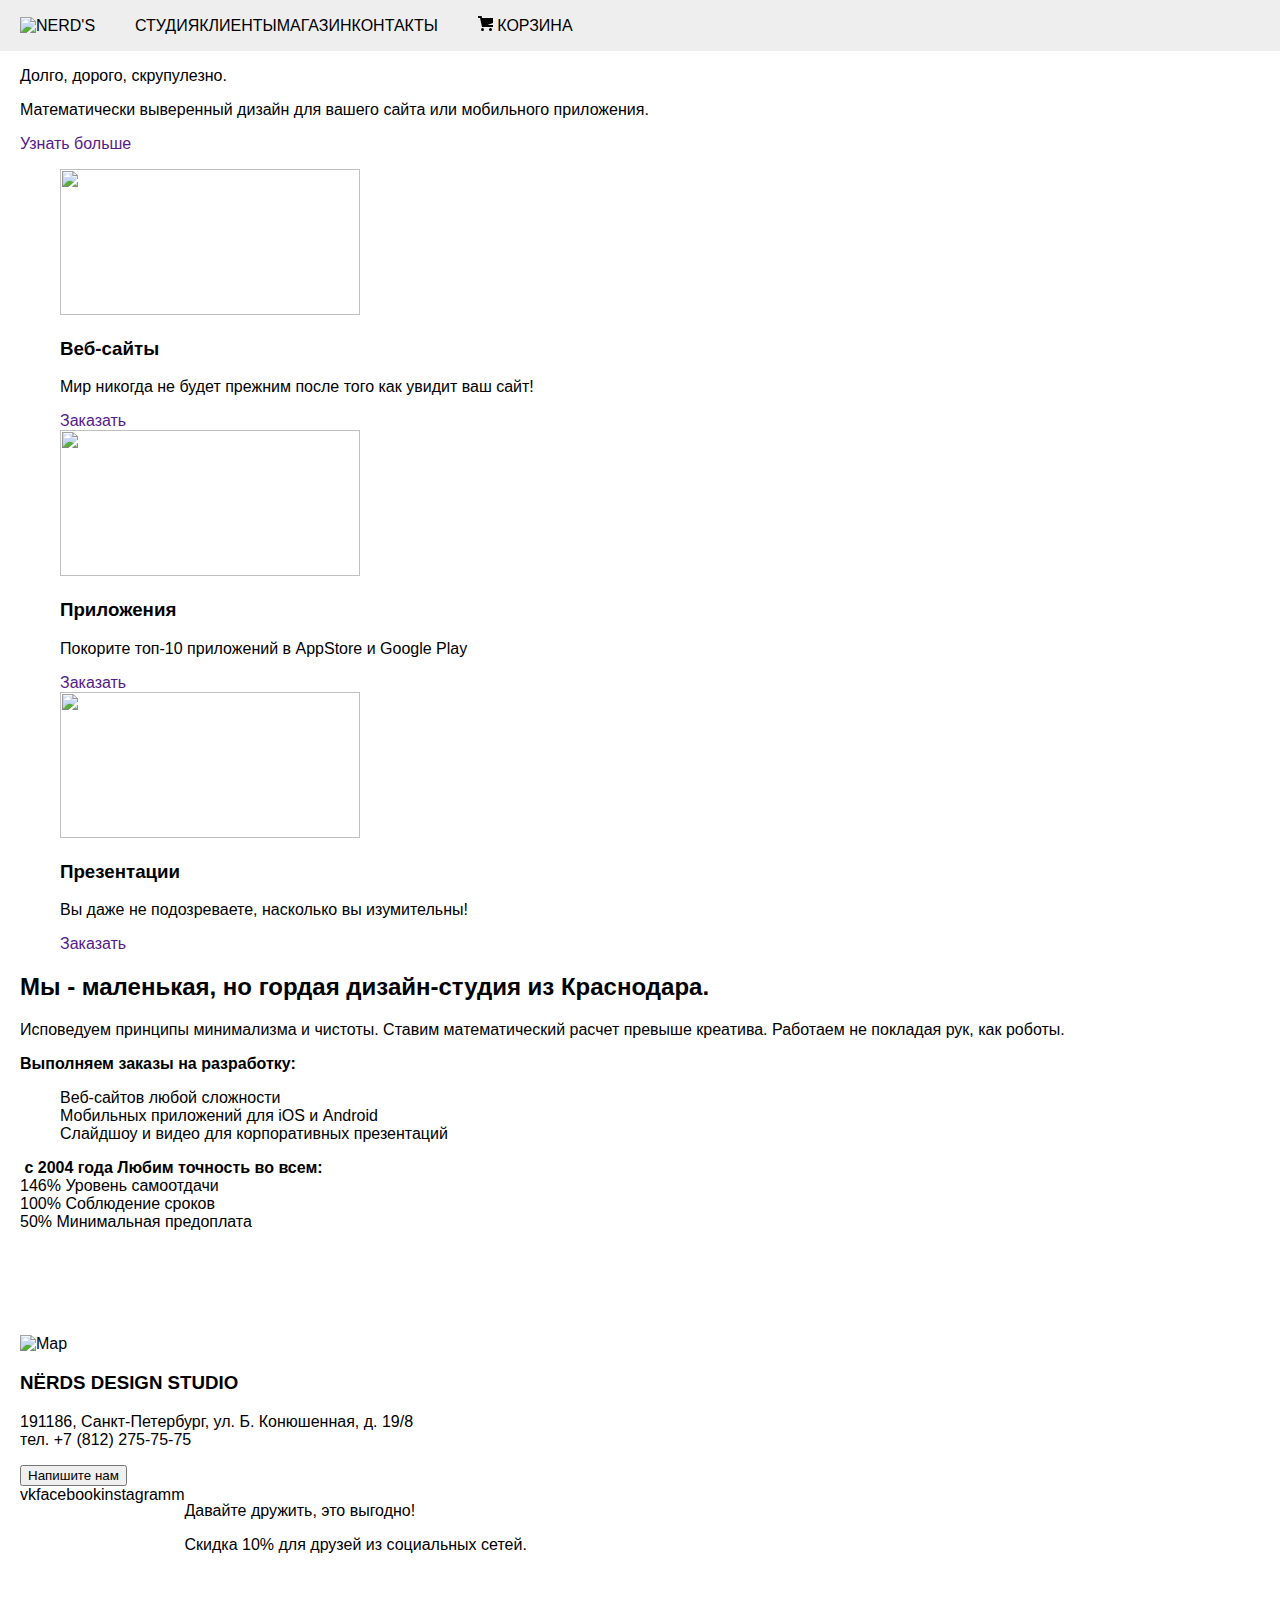
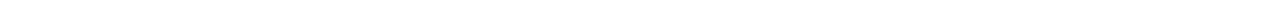
==== source/index.html @ def726e5 "HTML ready" ====
<!DOCTYPE html>
<html lang="ru">
<head>
	<meta charset="utf-8">
	<title>NERDS Главная</title>
  <link rel="stylesheet" href="css/normalize.css" type="text/css">
  <link rel="stylesheet" href="css/style.css" type="text/css">
</head>
<body>
	<header class="main-header">
    <div class="wrapper">
      <nav class="main-navigation">
        <a class="main-header-logo">
          <img src="img/nerds-logo.svg" alt="NERD'S" width="160" height="65">
        </a>
        <ul class="site-navigation">
          <li><a href="info.html">Студия</a></li>
          <li><a href="clients.html">Клиенты</a></li>
          <li><a href="shop.html">Магазин</a></li>
          <li><a href="contacts.html">Контакты</a></li>
        </ul>
        <ul class="user-navigation">
          <li><a href="#">
          <svg  width="15px" height="15px" viewBox="0 0 15 15" enable-background="new 0 0 15 15" xml:space="preserve">
          <g>
            <circle cx="4.5" cy="13.5" r="1.5"/>
            <circle cx="12.5" cy="13.5" r="1.5"/>
            <polygon points="15,2 4.07,2 3.648,0 0,0 0,2 2.031,2 4.016,11 15,11 15,9 9.441,9 15,6.951   "/>
          </g>
          </svg>
          Корзина</a></li>
        </ul>
      </nav>
    </div>
  </header>
	<main class="index-main">
		<h1 class="visually-hidden">Студия дизайна Nerds</h1>

    <section class="slider">
      <div class="slider-content wrapper">
  			<h2 class="visually-hidden">Наши преимущества</h2>
  			<p class="motto">Долго, дорого, скрупулезно.</p>
  			<p class="motto-description">Математически выверенный дизайн для вашего сайта или мобильного приложения.</p>
  			<a class="button" href="">Узнать больше</a>
      </div>
    </section>


		<section class="products wrapper">
			<h2 class="visually-hidden">Наши услуги</h2>
			<ul class="products-list">
				<li class="product-item">
					<img src="img/illustration-1" alt="" width="300" height="146">
					<h3 class="product-name">Веб-сайты</h3>
					<p class="product-description">
            Мир никогда не будет прежним после того как увидит ваш сайт!
          </p>
					<a class="button-websites" href="">Заказать</a>
				</li>
				<li class="product-item">
					<img src="img/illustration-2" alt="" width="300" height="146">
					<h3 class="product-name">Приложения</h3>
					<p class="product-description">
            Покорите топ-10 приложений в AppStore и Google Play
					</p>
					<a class="button-apps" href="">Заказать</a>
				</li>
				<li class="product-item">
					<img src="img/illustration-3.svg" alt="" width="300" height="146">
					<h3 class="product-name">Презентации</h3>
					<p class="product-description">
						Вы даже не подозреваете, насколько вы изумительны!
					</p>
					<a class="button-presentations" href="">Заказать</a>
				</li>
			</ul>
		</section>

		<section class="about-us wrapper">
			<h2 class="visually-hidden">Почему именно мы</h2>
			<div class="about-us-description">
				<h2>Мы - маленькая, но гордая дизайн-студия из Краснодара.</h2>
				<p>Исповедуем принципы минимализма и чистоты. Ставим математический расчет превыше креатива. Работаем не покладая рук, как роботы.</p>
				<b>Выполняем заказы на разработку:</b>
				<ul>
					<li>Веб-сайтов любой сложности</li>
					<li>Мобильных приложений для iOS и Android</li>
					<li>Слайдшоу и видео для корпоративных презентаций</li>
				</ul>
			</div>
			<div class="about-use-facts">
				<img src="#" alt="">
				<b>с 2004 года Любим точность во всем:</b>
				<div class="stats">
					<span>146%</span>
					<span>Уровень самоотдачи</span>
				</div>
				<div class="stats">
					<span>100%</span>
					<span>Соблюдение сроков</span>
				</div>
				<div class="stats">
					<span>50%</span>
					<span>Минимальная предоплата</span>
				</div>
			</div>
		</section>

		<section class="clients wrapper">
			<h2 class="visually-hidden">Наши клиенты</h2>
			<ul class="client-list">
				<li><img src="" alt=""></li>
				<li><img src="" alt=""></li>
				<li><img src="" alt=""></li>
				<li><img src="" alt=""></li>
			</ul>
		</section>
	</main>
	<footer class="main-footer wrapper">
    <h2 class="visually-hidden">Как нас найти</h2>
    <div class="map">
      <img src="img/map.png" alt="Map" width="1180">
      <div class="map-contacts">
        <h3>NЁRDS DESIGN STUDIO</h3>
        <p class="contacts">
        191186, Санкт-Петербург, ул. Б. Конюшенная, д. 19/8</br>
        тел. +7 (812) 275-75-75
        </p>
        <button type="button" class="btn-writeus">Напишите нам</button>
      </div>
    </div>
    <section class="contacts">
      <ul class="contacts-links">
        <li>vk</li>
        <li>facebook</li>
        <li>instagramm</li>
      </ul>
      <div class="contacts-motto">
        <p>Давайте дружить, это выгодно!</p>
        <p>Скидка 10% для друзей из социальных сетей.</p>
      </div>
    </section>
  </footer>
</body>
</html>
---- source/css/style.css ----
:root {
  box-sizing: border-box;
}

*, *::before, *::after {
  box-sizing: inherit;
}

@font-face {
  font-family: 'Roboto';
  font-style: normal;
  font-weight: 400;
  src: url('../fonts/roboto.woff2') format('woff2'),
    url('../fonts/roboto.woff') format('woff');
}
@font-face {
  font-family: 'Roboto';
  font-style: normal;
  font-weight: 500;
  src: url('../fonts/robotomedium.woff2') format('woff2'),
    url('../fonts/robotomedium.woff') format('woff');
}
@font-face {
  font-family: 'Roboto';
  font-style: normal;
  font-weight: 700;
  src: url('../fonts/robotobold.woff2') format('woff2'),
    url('../fonts/robotobold.woff') format('woff');
}

body {
  margin: 0;
  padding: 0;


  color: #000000;
  font-family: 'Roboto', 'Arial', sans-serif;
  font-weight: 400;
  font-style: normal;
}

body ul,
body ol {
  list-style: none;
}

a {
  text-decoration: none;
}

.visually-hidden {
  position: absolute;
  clip: rect(0 0 0 0);
  width: 1px;
  height: 1px;
  margin: -1px;
}

.wrapper {
  min-width: 1200px;
  margin-left: auto;
  margin-right: auto;
  padding-right: 20px;
  padding-left: 20px;
}
/*HEADER*/
.main-header {
  background-color: #eeeeee;
  margin-bottom: 0;
}

.main-navigation {
  display: flex;
  flex-direction: row;
  list-style: none;
  align-items: center;
}

.main-navigation a {
  color: #000000;
}

.site-navigation,
.user-navigation {
  display: flex;
  flex-direction: row;

  text-transform: uppercase;
  font-family: 'Roboto', 'Arial', sans-serif;
  font-weight: 500;
  font-size: 16px;
}

.site-navigation {

}

.user-navigation {

}
/*MAIN*/
.catalog-main {
  display: flex;
  flex-direction: column;
  margin-top: 0;
}

.catalog {
  display: flex;
  flex-direction: row;
}

.catalog-title {
  text-align: center;
  margin-top: 0;
  margin-bottom: 0;
  margin-right: auto;
  margin-left: auto;
}

.filter-sort {
  display: flex;
  flex-direction: row;
  align-items: center;
  justify-content: space-between;
}

.filter-sort a {
  color: black;
}

.catalog-filter {
  display: flex;
  flex-direction: column;
}

.catalog-filter fieldset {
  margin: 0;
  padding: 0;
  border: none;
}


.catalog-products {
  display: flex;
  flex-direction: column;
}

.catalog-list {
  padding: 0;
  margin-top: 0;
  margin-bottom: 0;
  margin: 0;
  display: flex;
  flex-direction: row;
  flex-wrap: wrap;
  flex-grow: 1;
}

.catalog-item {
  margin-top: 17px;
  margin-bottom: 17px;
  margin-left: 20px;
  margin-right: 20px;
  display: flex;
}

.intro-section {
  background-color: #eeeeee;
}

.item-description {
  position: absolute;
  visibility: hidden;
}

.pagination {
  margin: 0;
  padding: 0;
  display: flex;
  flex-direction: row;
  flex-grow: -1;
}

/*FOOTER*/
.main-footer {
  display: flex;
  margin-bottom: 50px;
  flex-direction: column;
}


.contacts {
  display: flex;
  /*flex-direction: row;*/
}
.contacts-links {
  margin: 0;
  padding: 0;
  display: flex;
  flex-direction: row;
  list-style: none;
}

.conctacts-motto {
  display: flex;
  flex-direction: column;
  /*flex-wrap: wrap;*/
}
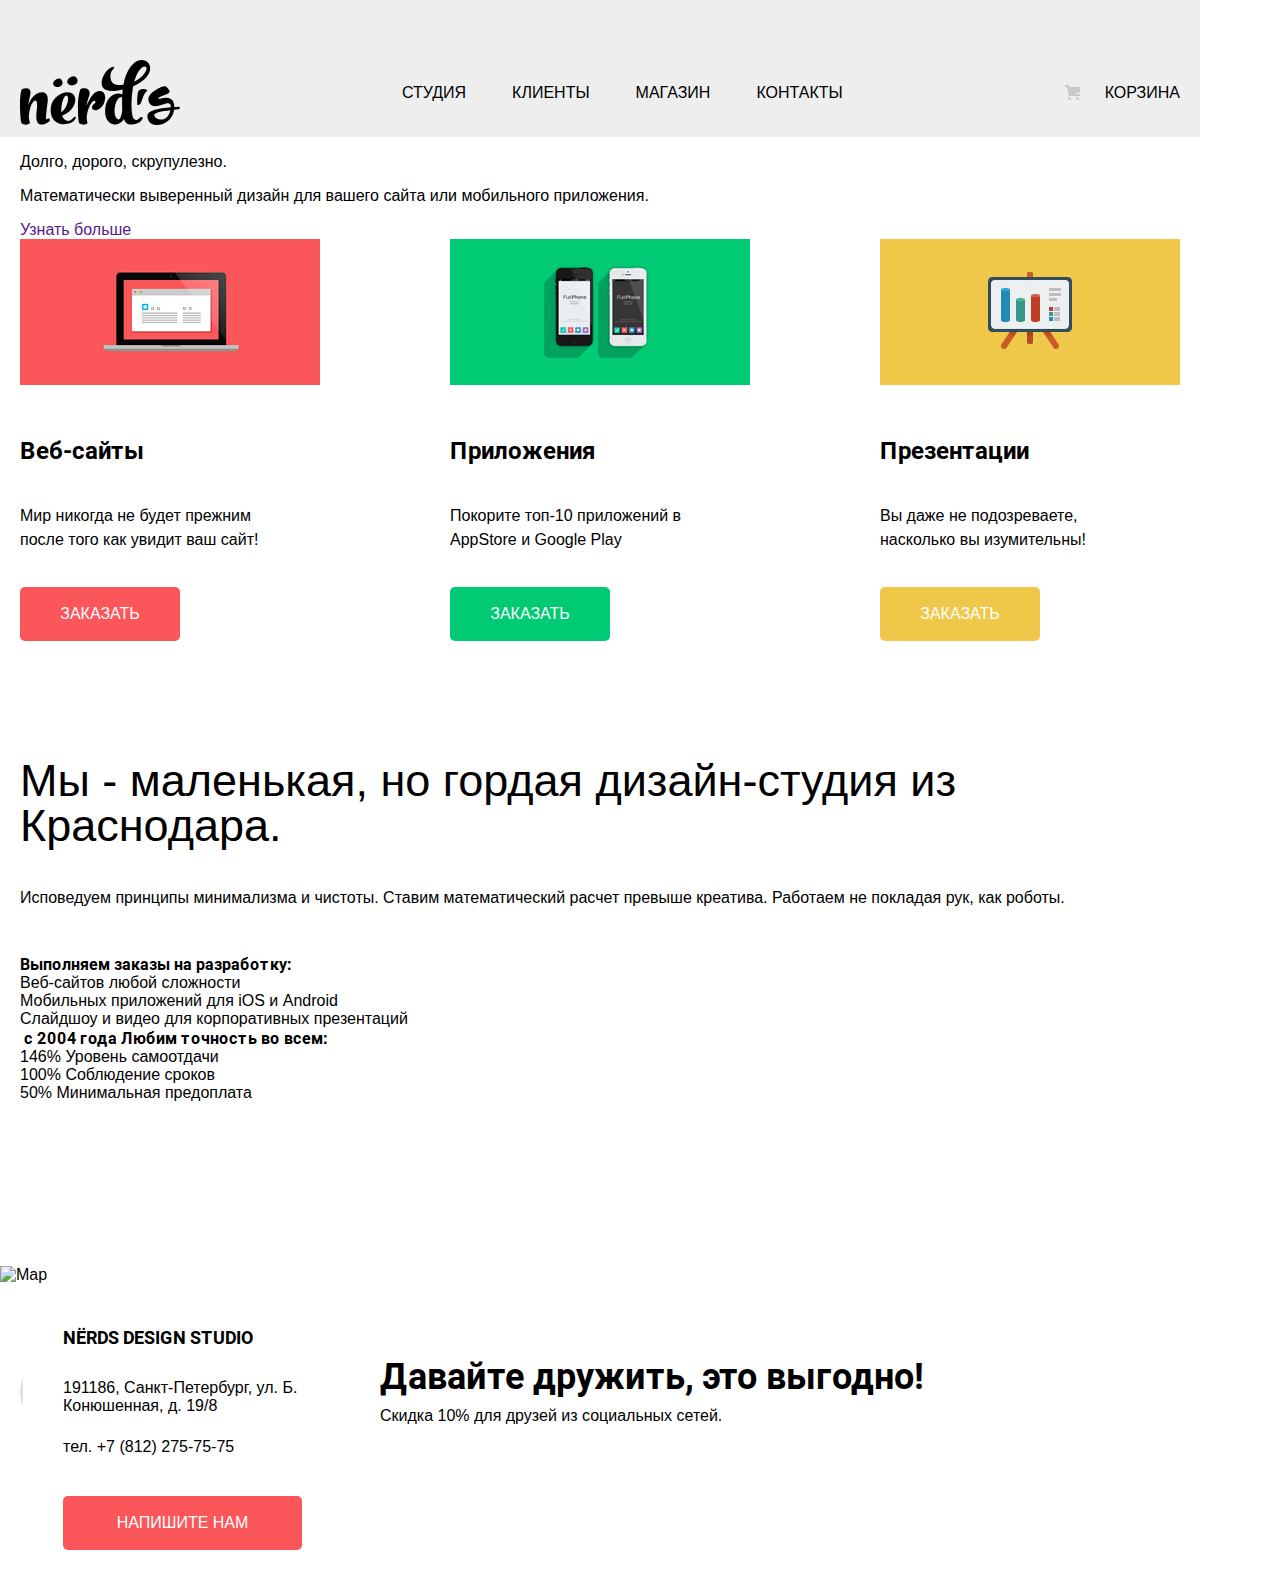
==== commit f06c33ba: "Start adding Index.html css" ====
--- a/source/index.html
+++ b/source/index.html
@@ -10,18 +10,71 @@
 	<header class="main-header">
     <div class="wrapper">
       <nav class="main-navigation">
-        <a class="main-header-logo">
-          <img src="img/nerds-logo.svg" alt="NERD'S" width="160" height="65">
+        <a class="main-header-logo" href="#">
+          <svg version="1.1" x="0px" y="0px" width="160px" height="65px" viewBox="0 0 160 65" enable-background="new 0 0 160 65" xml:space="preserve">
+          <g>
+            <path d="M157.936,49.374c-1.235,0.161-2.523,0.271-3.757,0.377c0,0.056,0,0.056,0,0.056c-2.415,17.364-26.188,20.231-26.779,6.599
+              c-0.269-6.167,11.593-7.95,23.398-9.088c0.429-11.09-15.901,5.667-21.608-4.601c-5.019-9.025,14.632-17.938,16.728-16.102
+              c6.438,5.636,3.404,6.618-1.379,8.335c-9.49,3.41-5.791,4.107-4.511,3.726c7.569-2.253,14.366-1.04,14.312,8.317
+              c1.288-0.107,2.522-0.163,3.757-0.271C160.403,46.507,160.564,49.157,157.936,49.374z M150.422,50.13
+              c-9.124,1.028-17.013,2.436-16.153,5.355C135.985,61.058,147.846,62.303,150.422,50.13z"/>
+          </g>
+          <g>
+            <path d="M117.678,44.918c-0.682-0.037-0.703-6.038,0.112-11.688c1.005-6.951,11.935-3.357,9.093-1.906
+              c-2.975,1.52-4.429,8.718-6.266,12.087C119.982,44.572,118.012,44.937,117.678,44.918z"/>
+          </g>
+          <g>
+            <path d="M42.105,21.002c2.376,4.866-4.937,8.171-8.292,4.521c-1.398-1.555-0.755-4.56,2.636-6.193
+              C38.146,18.494,40.522,17.734,42.105,21.002z"/>
+          </g>
+          <g>
+            <path d="M57.062,18.861c2.585,5.297-5.38,8.896-9.031,4.922c-1.522-1.695-0.823-4.963,2.873-6.742
+              C52.75,16.13,55.336,15.305,57.062,18.861z"/>
+          </g>
+          <g>
+            <path d="M28.883,61.666c-7.919,5.338-14.219,4.159-12.212-10.848c1.45-10.904-0.948-11.521-3.122-9.442
+              c-2.845,2.697-4.628,9.723-4.684,16.412c0.278,1.686,0.614,3.314,1.004,4.776c0.334,1.63-4.907,3.315-7.974,1.011
+              C0.837,62.79,0,54.865,0,44.131c0-8.824,1.171-14.895,2.23-15.175c8.029-2.191,9.312,1.348,7.583,7.981
+              c-0.725,2.753-1.17,5.396-1.395,7.924c1.673-4.664,4.071-8.485,6.803-10.173c7.416-4.664,13.605-2.473,12.434,6.801
+              c-2.007,16.58-2.174,18.827-0.39,17.535C29.496,57.45,30.945,60.262,28.883,61.666z"/>
+          </g>
+          <g>
+            <path d="M54.982,59.59c-2.175,3.484-7.806,5.171-13.216,4.552c-7.75-0.843-12.545-7.756-10.705-18.097
+              c2.008-11.185,18.065-18.322,23.196-10.341c3.735,5.789-2.175,16.017-11.597,19.783c-0.168,0.056-0.335,0.113-0.502,0.168
+              c1.951,5.171,6.579,7.476,11.039,2.36C55.316,55.655,56.821,56.667,54.982,59.59z M41.377,52.172
+              c5.855-4.159,7.806-13.32,6.189-15.905c-1.728-2.697-5.074,1.517-6.245,11.746C41.21,49.474,41.21,50.878,41.377,52.172z"/>
+          </g>
+          <g>
+            <path d="M83.091,44.992c-1.597,2.507-3.903,4.384-5.966,5.059c-2.398,0.73-5.185,0.056-5.185-2.698
+              c0-1.011,0.892-3.372,3.624-4.721c-0.168-1.911-1.394-2.417-2.286-1.686c-3.345,2.586-7.417,12.25-6.356,19.221
+              c0.055,0.168,0.055,0.337,0.055,0.506c0.168,0.617,0.335,1.237,0.558,1.854c0.557,1.574-4.907,3.316-7.973,0.956
+              c-1.059-0.788-1.617-6.97-1.617-17.704c0-8.824,1.951-16.636,3.011-16.917c6.412-1.743,10.147,1.292,8.14,7.249
+              c-1.171,3.373-2.23,6.801-2.843,10.399c2.453-6.688,6.523-12.872,9.812-14.501c5.856-2.923,10.092,0.956,8.867,7.813
+              c-0.056,0.11-0.112,0.393-0.112,0.449c-0.056,0.562-0.566,2.302-0.39,1.741C83.914,43.657,83.538,44.289,83.091,44.992z"/>
+          </g>
+          <g>
+            <path d="M113.207,26.161c-0.445,2.304-0.836,4.833-1.115,7.531c-1.059,10.06-0.612,18.996,0.613,22.986
+              c0.726,2.137,3.457,4.946,6.078,2.023c2.843-3.203,5.967-1.349,2.174,2.416c-2.34,2.305-6.689,3.878-11.039,3.428
+              c-3.123-0.393-5.018-2.415-6.134-5.505c-0.444,0.898-0.947,1.685-1.56,2.302c-2.119,2.193-4.685,3.43-7.974,3.092
+              c-6.637-0.73-10.538-7.923-8.699-18.153c1.952-10.791,11.319-14.725,16.728-11.857c0.112-1.349,0.223-2.699,0.335-4.104
+              c0.055-0.281,0.055-0.562,0.11-0.843c-1.561,0.338-3.233,0.675-4.962,0.956C73.787,34.423,82.04,14.864,87.894,9.75
+              c6.636-5.733,7.36-1.855,5.297-0.562c-3.68,2.36-5.297,15.905,5.241,15.905c1.729,0,3.346-0.112,4.962-0.281
+              c3.291-18.322,13.271-27.203,21.356-24.28C133.726,3.792,132.779,18.067,113.207,26.161z M102.279,50.554
+              c-0.224-3.542-0.224-7.532-0.167-11.636c0-0.506,0.056-1.011,0.056-1.461c-3.346-1.518-6.635,3.653-7.473,10.792
+              c-0.946,8.373,2.788,12.813,4.908,10.791C101.22,57.409,102.056,52.237,102.279,50.554z M126.365,7.389
+              c-1.784-2.642-8.307,0.562-12.098,14.332C123.802,17.167,127.593,9.299,126.365,7.389z"/>
+          </g>
+          </svg>
         </a>
         <ul class="site-navigation">
-          <li><a href="info.html">Студия</a></li>
-          <li><a href="clients.html">Клиенты</a></li>
-          <li><a href="shop.html">Магазин</a></li>
-          <li><a href="contacts.html">Контакты</a></li>
+          <li><a class="site-nav-link" href="#">Студия</a></li>
+          <li><a class="site-nav-link" href="#">Клиенты</a></li>
+          <li><a class="site-nav-link" href="#">Магазин</a></li>
+          <li><a class="site-nav-link" href="#">Контакты</a></li>
         </ul>
         <ul class="user-navigation">
-          <li><a href="#">
-          <svg  width="15px" height="15px" viewBox="0 0 15 15" enable-background="new 0 0 15 15" xml:space="preserve">
+          <li><a class="user-nav-link" href="#">
+          <svg  width="15px" height="15px" opacity="0.5" viewBox="0 0 15 15" enable-background="new 0 0 15 15" xml:space="preserve">
           <g>
             <circle cx="4.5" cy="13.5" r="1.5"/>
             <circle cx="12.5" cy="13.5" r="1.5"/>
@@ -37,7 +90,7 @@
 		<h1 class="visually-hidden">Студия дизайна Nerds</h1>
 
     <section class="slider">
-      <div class="slider-content wrapper">
+      <div class="wrapper slider-content">
   			<h2 class="visually-hidden">Наши преимущества</h2>
   			<p class="motto">Долго, дорого, скрупулезно.</p>
   			<p class="motto-description">Математически выверенный дизайн для вашего сайта или мобильного приложения.</p>
@@ -45,40 +98,39 @@
       </div>
     </section>
 
-
-		<section class="products wrapper">
+		<section class="wrapper products">
 			<h2 class="visually-hidden">Наши услуги</h2>
 			<ul class="products-list">
-				<li class="product-item">
-					<img src="img/illustration-1" alt="" width="300" height="146">
+				<li class="products-item">
+					<img src="img/illustration-1.jpg" alt="" width="300" height="146">
 					<h3 class="product-name">Веб-сайты</h3>
 					<p class="product-description">
             Мир никогда не будет прежним после того как увидит ваш сайт!
           </p>
-					<a class="button-websites" href="">Заказать</a>
+					<a class="basic-btn product-btn product-btn-website" href="#">Заказать</a>
 				</li>
-				<li class="product-item">
-					<img src="img/illustration-2" alt="" width="300" height="146">
+				<li class="products-item">
+					<img src="img/illustration-2.jpg" alt="" width="300" height="146">
 					<h3 class="product-name">Приложения</h3>
 					<p class="product-description">
             Покорите топ-10 приложений в AppStore и Google Play
 					</p>
-					<a class="button-apps" href="">Заказать</a>
+					<a class="basic-btn product-btn product-btn-app" href="#">Заказать</a>
 				</li>
-				<li class="product-item">
-					<img src="img/illustration-3.svg" alt="" width="300" height="146">
+				<li class="products-item">
+					<img src="img/illustration-3.jpg" alt="" width="300" height="146">
 					<h3 class="product-name">Презентации</h3>
 					<p class="product-description">
 						Вы даже не подозреваете, насколько вы изумительны!
 					</p>
-					<a class="button-presentations" href="">Заказать</a>
+					<a class="basic-btn product-btn product-btn-pres" href="#">Заказать</a>
 				</li>
 			</ul>
 		</section>
 
-		<section class="about-us wrapper">
-			<h2 class="visually-hidden">Почему именно мы</h2>
-			<div class="about-us-description">
+		<section class="wrapper about-us">
+			<h2 class="visually-hidden">Почему выбирают именно нас</h2>
+			<div class="about-description">
 				<h2>Мы - маленькая, но гордая дизайн-студия из Краснодара.</h2>
 				<p>Исповедуем принципы минимализма и чистоты. Ставим математический расчет превыше креатива. Работаем не покладая рук, как роботы.</p>
 				<b>Выполняем заказы на разработку:</b>
@@ -88,7 +140,7 @@
 					<li>Слайдшоу и видео для корпоративных презентаций</li>
 				</ul>
 			</div>
-			<div class="about-use-facts">
+			<div class="about-facts">
 				<img src="#" alt="">
 				<b>с 2004 года Любим точность во всем:</b>
 				<div class="stats">
@@ -116,28 +168,38 @@
 			</ul>
 		</section>
 	</main>
-	<footer class="main-footer wrapper">
+	<footer class="main-footer">
     <h2 class="visually-hidden">Как нас найти</h2>
-    <div class="map">
-      <img src="img/map.png" alt="Map" width="1180">
-      <div class="map-contacts">
-        <h3>NЁRDS DESIGN STUDIO</h3>
-        <p class="contacts">
-        191186, Санкт-Петербург, ул. Б. Конюшенная, д. 19/8</br>
-        тел. +7 (812) 275-75-75
+    <section class="map">
+      <img src="img/map.png" alt="Map" width="1200">
+      <div class="contacts">
+        <h3 class="contacts-name">NЁRDS DESIGN STUDIO</h3>
+        <p class="contacts-address">
+        191186, Санкт-Петербург, ул. Б. Конюшенная, д. 19/8
         </p>
-        <button type="button" class="btn-writeus">Напишите нам</button>
+        <a class="contacts-tel" href="tel:+78122757575">тел. +7 (812) 275-75-75</a>
+        <button type="button" class="basic-btn contacts-btn">Напишите нам</button>
       </div>
-    </div>
-    <section class="contacts">
-      <ul class="contacts-links">
-        <li>vk</li>
-        <li>facebook</li>
-        <li>instagramm</li>
+    </section>
+
+    <section class="wrapper social-container">
+      <ul class="social-links">
+        <li><a class="social-link" href="#">
+          <svg xmlns="http://www.w3.org/2000/svg" width="26" height="15" viewBox="0 0 26 15"><path fill="#FFF" d="M16.138 11.51c.956-.309 2.18 2.04 3.483 2.939.978.681 1.727.534 1.727.534l3.473-.05s1.815-.112.957-1.554c-.071-.12-.503-1.069-2.585-3.022-2.177-2.043-1.882-1.712.739-5.244 1.597-2.153 2.236-3.468 2.036-4.028-.192-.539-1.365-.399-1.365-.399L20.69.713c-.381.001-.704.119-.851.515-.003.004-.621 1.666-1.445 3.079-1.741 2.989-2.436 3.148-2.724 2.961-.661-.433-.494-1.737-.494-2.664 0-2.897.432-4.105-.846-4.417-.427-.104-.739-.172-1.828-.182-1.392-.021-2.574 0-3.244.329-.445.223-.786.712-.579.74.26.035.843.16 1.155.586.401.552.389 1.789.389 1.789s.229 3.411-.54 3.834c-.528.29-1.25-.302-2.803-3.016-.793-1.388-1.392-2.922-1.392-2.922s-.116-.285-.326-.441c-.25-.185-.6-.244-.6-.244L.848.684S.29.7.085.946c-.182.218-.015.668-.015.668s2.909 6.881 6.203 10.347c3.02 3.182 6.452 2.971 6.452 2.971h1.555s.469-.054.709-.312c.224-.24.214-.691.214-.691s-.031-2.109.935-2.419z"/></svg>
+          <span class="visually-hidden">Мы в VK</span>
+        </a></li>
+        <li><a class="social-link" href="#">
+          <svg xmlns="http://www.w3.org/2000/svg" width="12" height="22" viewBox="0 0 12 22"><path fill="#FFF" d="M12 4V0H8a4 4 0 0 0-4 4v4H0v4h4v10h4V12h4V8H8V4h4z"/></svg>
+          <span class="visually-hidden">Мы в Facebook</span>
+        </a></li>
+        <li><a class="social-link" href="#">
+          <svg xmlns="http://www.w3.org/2000/svg" width="21" height="21" viewBox="0 0 21 21"><path fill="#FFF" d="M18 0H3C1.35 0 0 1.35 0 3v15c0 1.65 1.35 3 3 3h15c1.65 0 3-1.35 3-3V3c0-1.65-1.35-3-3-3zm-7.5 7c1.93 0 3.5 1.57 3.5 3.5S12.43 14 10.5 14 7 12.43 7 10.5 8.57 7 10.5 7zM18 18H3V9h1.181A6.504 6.504 0 0 0 4 10.5a6.5 6.5 0 1 0 13 0 6.45 6.45 0 0 0-.181-1.5H18v9zm0-11h-4V3h4v4z"/></svg>
+          <span class="visually-hidden">Мы в Instagram</span>
+        </a></li>
       </ul>
-      <div class="contacts-motto">
-        <p>Давайте дружить, это выгодно!</p>
-        <p>Скидка 10% для друзей из социальных сетей.</p>
+      <div class="discount">
+        <p class="discount-title">Давайте дружить, это выгодно!</p>
+        <p class="discount-text">Скидка 10% для друзей из социальных сетей.</p>
       </div>
     </section>
   </footer>
--- a/source/css/style.css
+++ b/source/css/style.css
@@ -1,11 +1,4 @@
-:root {
-  box-sizing: border-box;
-}
-
-*, *::before, *::after {
-  box-sizing: inherit;
-}
-
+/*ШРИФТЫ*/
 @font-face {
   font-family: 'Roboto';
   font-style: normal;
@@ -24,19 +17,27 @@
   font-family: 'Roboto';
   font-style: normal;
   font-weight: 700;
-  src: url('../fonts/robotobold.woff2') format('woff2'),
-    url('../fonts/robotobold.woff') format('woff');
+  src: url('../fonts/Roboto-Bold.woff2') format('woff2'),
+    url('../fonts/Roboto-Bold.woff') format('woff');
+}
+
+/*ОБЩИЕ СТИЛИ И КЛАССЫ*/
+:root {
+  box-sizing: border-box;
+}
+
+*, *::before, *::after {
+  box-sizing: inherit;
 }
 
 body {
   margin: 0;
   padding: 0;
-
+  max-width: 1200px;
 
   color: #000000;
   font-family: 'Roboto', 'Arial', sans-serif;
   font-weight: 400;
-  font-style: normal;
 }
 
 body ul,
@@ -46,6 +47,11 @@
 
 a {
   text-decoration: none;
+}
+
+input[type="number"]::-webkit-outer-spin-button, input[type="number"]::-webkit-inner-spin-button {
+    -webkit-appearance: none;
+    margin: 0;
 }
 
 .visually-hidden {
@@ -63,8 +69,27 @@
   padding-right: 20px;
   padding-left: 20px;
 }
+
+.basic-btn {
+  padding: 19px 0;
+
+  border: none;
+  border-radius: 5px;
+
+  text-align: center;
+  text-transform: uppercase;
+
+  font-size: 16px;
+  line-height: 16px;
+  font-weight: 500;
+  font-family: 'Roboto', 'Arial', sans-serif;
+}
+
 /*HEADER*/
 .main-header {
+  display: flex;
+  flex-direction: row;
+  padding-top: 48px;
   background-color: #eeeeee;
   margin-bottom: 0;
 }
@@ -72,138 +97,856 @@
 .main-navigation {
   display: flex;
   flex-direction: row;
+  justify-content: space-between;
   list-style: none;
   align-items: center;
 }
 
 .main-navigation a {
+  padding-top: 12px;
+  padding-bottom: 12px;
+  position: relative;
+  display: inline-flex;
+  align-items: center;
+
   color: #000000;
-}
-
-.site-navigation,
-.user-navigation {
-  display: flex;
-  flex-direction: row;
 
   text-transform: uppercase;
   font-family: 'Roboto', 'Arial', sans-serif;
   font-weight: 500;
   font-size: 16px;
-}
-
-.site-navigation {
-
-}
-
+  line-height: 16px;
+}
+
+/*ЛОГОТИП*/
+.main-header-logo svg:active path{
+  fill: #a6a6a6;
+}
+
+/*КНОПКИ НАВИГАЦИИ*/
+.site-navigation,
 .user-navigation {
-
-}
+  display: flex;
+  flex-direction: row;
+  margin: 0;
+  padding: 0;
+}
+
+.site-navigation li,
+.user-navigation li {
+  display: flex;
+}
+
+.site-navigation li {
+  padding-left: 23px;
+  padding-right: 23px;
+}
+
+.user-navigation a {
+  padding-left: 40px;
+}
+
+a.nav-link-current {
+  border-bottom: 3px solid #fb565a;
+}
+
+a.site-nav-link:hover,
+a.user-nav-link:hover {
+  color: #fb565a;
+}
+
+a.site-nav-link:active,
+a.user-nav-link:active {
+  color: rgba(0,0,0,0.3);
+}
+
+.user-navigation svg {
+  position: absolute;
+  left: 0px;
+
+  fill: #a6a6a6;
+}
+
+
 /*MAIN*/
+.index-main,
 .catalog-main {
   display: flex;
   flex-direction: column;
   margin-top: 0;
-}
-
+
+  font-family: 'Roboto', 'Arial', sans-serif;
+}
+
+/*INDEX PAGE*/
+.products {
+  margin-bottom: 80px;
+}
+
+.products-list {
+  margin: 0;
+  padding: 0;
+
+  display: flex;
+  flex-direction: row;
+  justify-content: space-between;
+}
+
+.products-item {
+  max-width: 300px;
+
+  display: flex;
+  flex-direction: column;
+}
+
+.products-item img {
+  margin-bottom: 30px;
+}
+
+.product-name {
+  margin-bottom: 25px;
+
+  font-size: 24px;
+  line-height: 24px;
+  font-weight: 700;
+}
+
+.product-description {
+  margin-bottom: 35px;
+  padding-right: 40px;
+
+  font-size: 16px;
+  line-height: 24px;
+  font-weight: 400;
+}
+
+a.product-btn {
+  max-width: 160px;
+  color: #ffffff;
+}
+
+a.product-btn-website {
+  background-color: #fb565a;
+}
+
+a.product-btn-app {
+  background-color: #00ca74;
+}
+
+a.product-btn-pres {
+  background-color: #efc84a;
+}
+
+.about {
+  display: flex;
+  flex-direction: row;
+  flex-wrap: wrap;
+}
+
+.about-description {
+  flex-direction: column;
+}
+
+.about-description h2 {
+  margin-bottom: 38px;
+
+  font-size: 45px;
+  line-height: 45px;
+  font-weight: 500;
+}
+
+.about-description p {
+  margin-top: 0;
+  margin-bottom: 46px;
+
+  font-size: 16px;
+  line-height: 24px;
+  font-weight: 400;
+}
+
+.about-description b {
+  font-weight: 16px;
+  line-height: 16px;
+  font-weight: 700;
+}
+
+.about-description ul {
+  margin: 0;
+  padding: 0;
+}
+.about-facts {
+  flex-direction: column;
+}
+
+/*CATALOG PAGE*/
 .catalog {
+  padding-top: 58px;
+  padding-right: 0;
+
   display: flex;
   flex-direction: row;
-}
-
-.catalog-title {
+  justify-content: space-between;
+}
+
+.page-title {
+  background-color: #eeeeee;
+}
+
+.page-title-catalog {
   text-align: center;
+  padding-top: 82px;
+  padding-bottom: 115px;
   margin-top: 0;
   margin-bottom: 0;
   margin-right: auto;
   margin-left: auto;
-}
-
-.filter-sort {
+
+  font-size: 55px;
+  line-height: 55px;
+  font-family: 'Roboto', 'Arial', sans-serif;
+  font-weight: 500;
+}
+
+/*ФИЛЬТР СТРАНИЦЫ CATALOG*/
+/*СОРТИРОВКА*/
+.sort-filter {
+  margin-left: 20px;
+  margin-right: 20px;
+  margin-bottom: 40px;
+
   display: flex;
   flex-direction: row;
   align-items: center;
   justify-content: space-between;
 }
 
-.filter-sort a {
-  color: black;
-}
-
+.sort-title {
+  margin: 0;
+
+  font-size: 18px;
+  line-height: 18px;
+  font-family: 'Roboto', 'Arial', sans-serif;
+  font-weight: 700;
+  text-transform: uppercase;
+}
+.sort-links {
+  width: 360px;
+  display: flex;
+  justify-content: space-between;
+}
+
+.sort-btn {
+  font-size: 14px;
+  line-height: 18px;
+  font-weight: 400;
+  font-family: 'Roboto', 'Arial', sans-serif;
+  text-transform: uppercase;
+  color: rgba(0,0,0,0.3);
+}
+
+.sort-btn:hover {
+  color: rgba(0,0,0,0.6);
+}
+
+.sort-btn:active {
+  color: rgba(0,0,0,1);
+}
+
+.sort-btn-current {
+  color: rgba(0,0,0,1);
+  pointer-events: none;
+}
+
+.sort-arrow svg {
+  opacity: 0.2;
+}
+
+.sort-arrow:not(.sort-arrow-current) svg:hover {
+  opacity: 0.6;
+}
+
+.sort-arrow svg:active,
+.sort-arrow-current svg {
+  opacity: 1;
+}
+
+/*ОСНОВНОЙ ФИЛЬТР CATALOG*/
+/*ОСНОВНЫЕ КЛАССЫ И КНОПКА ОТПРАВКИ*/
 .catalog-filter {
-  display: flex;
-  flex-direction: column;
-}
-
-.catalog-filter fieldset {
+  margin-right: 120px;
+  max-width: 260px;
+  font-size: 16px;
+  line-height: 20px;
+  font-family: 'Roboto', 'Arial', sans-serif;
+  font-weight: 400;
+}
+
+.filter-title {
+  font-size: 18px;
+  line-height: 18px;
+  font-family: 'Roboto', 'Arial', sans-serif;
+  font-weight: 700;
+  text-transform: uppercase;
+}
+
+.filter-item {
   margin: 0;
   padding: 0;
+
   border: none;
 }
 
-
+.filter-submit-btn {
+  width: 100%;
+
+  background-color: #eeeeee;
+  color: black;
+  cursor: pointer;
+}
+
+.filter-submit-btn:hover {
+  background-color: #dfdfdf;
+}
+
+.filter-submit-btn:active {
+  box-shadow: 0 3px 0 0 #bfbfbf inset;
+
+  background-color: #d5d5d5;
+  color: rgba(0,0,0,0.3);
+}
+
+.filter-submit-btn:focus {
+  outline: 0;
+}
+
+/*ФИЛЬТР СЛАЙДЕР CATALOG*/
+.range-filter {
+  width: 260px;
+  margin-top: 60px;
+  margin-bottom: 60px;
+}
+
+.filter-item legend {
+  font-size: 18px;
+  line-height: 18px;
+  text-transform: uppercase;
+  font-weight: 700;
+}
+
+.range-controls {
+  position: relative;
+
+  height: 80px;
+  margin-bottom: 15px;
+  padding-top: 39px;
+  padding-right: 20px;
+  padding-left: 20px;
+
+  background-color: #f1f1f1;
+
+  border-radius: 5px;
+}
+
+.range-controls .scale {
+  height: 2px;
+
+  background-color: #d7dcde;
+}
+
+.range-controls .bar {
+  width: 70%;
+  height: 2px;
+
+  background: #00ca74;
+}
+
+.range-controls .toggle {
+  position: absolute;
+  top: 30px;
+
+  height: 20px;
+  width: 20px;
+
+  background-color: #ffffff;
+  box-shadow: 0 2px 1px 0 #cfcfcf;
+  border-radius: 50%;
+  cursor: pointer;
+}
+
+.range-controls .toggle::before {
+  position: absolute;
+  top: 8px;
+  left: 8px;
+  content: "";
+
+  height: 4px;
+  width: 4px;
+  border-radius: 50%;
+
+  background: #ababab;
+}
+
+.range-controls .toggle-min {
+  left: 20px;
+}
+
+.range-controls .toggle-max {
+  left: 164px;
+}
+
+.price-controls {
+  font-size: 0;
+  display: flex;
+  justify-content: space-between;
+}
+
+.price-controls label {
+  display: inline-flex;
+  align-items: center;
+
+  font-size: 16px;
+}
+
+.price-controls input {
+  width: 80px;
+  margin-left: 12px;
+  padding: 8px 10px;
+
+  font-family: Roboto, Arial, sans-serif;
+  font-size: 16px;
+  text-align: center;
+  color: #283136;
+
+  border: none;
+  border-radius: 5px;
+  background: #f1f1f1;
+}
+
+/*ФИЛЬТР РАЗДЕЛЫ СЕТКА И СТОИМОСТЬ CATALOG*/
+/*ОБЩИЕ КЛАССЫ*/
+.filter-list {
+  margin-top: 19px;
+  margin-bottom: 50px;
+
+  display: flex;
+  flex-direction: column;
+}
+
+.filter-list label {
+  position: relative;
+
+  margin-bottom: 15px;
+  padding-left: 35px;
+
+  display: inline-flex;
+  align-items: center;
+
+  cursor: pointer;
+}
+
+.filter-list label:last-child {
+  margin-bottom: 0;
+}
+
+.radio-filter,
+.checkbox-filter {
+  user-select: none;
+}
+
+.checkbox-filter-btn:disabled + label,
+.radio-filter-btn:disabled + label {
+  opacity: 0.3;
+  user-select: none;
+}
+
+.checkbox-filter-btn:not([disabled]) + label:hover,
+.radio-filter-btn:not([disabled]) + label:hover {
+  font-weight: 500;
+}
+
+.checkbox-filter-btn:not([disabled]) + label:hover::before,
+.radio-filter-btn:not([disabled]) + label:hover::before {
+  opacity: 1;
+}
+
+/*ФИЛЬТР СПИСОК "СЕТКА" CATALOG*/
+.radio-filter-btn:not(:checked) + label::before  {
+  content:"";
+
+  position: absolute;
+  left: 0;
+
+  width: 20px;
+  height: 20px;
+
+  opacity: 0.4;
+
+  background-image: url(../img/radio-off.svg);
+  background-repeat: no-repeat;
+  background-position: 0 0;
+}
+
+.radio-filter-btn:checked + label::before  {
+  content:"";
+
+  position: absolute;
+  left: 0;
+
+  width: 20px;
+  height: 20px;
+
+  opacity: 0.4;
+
+  background-image: url(../img/radio-on.svg);
+  background-repeat: no-repeat;
+  background-position: 0 0;
+}
+
+/*ФИЛЬТР СПИСОК "ОСОБЕННОСТИ" CATALOG*/
+.checkbox-filter-btn:not(:checked) + label::before  {
+  content:"";
+
+  position: absolute;
+  left: 0;
+
+  width: 28px;
+  height: 23px;
+
+  opacity: 0.4;
+
+  background-image: url(../img/checkbox-off.svg);
+  background-repeat: no-repeat;
+  background-position: 0 0;
+}
+
+.checkbox-filter-btn:checked + label::before  {
+  content:"";
+
+  position: absolute;
+  left: 0;
+
+  width: 28px;
+  height: 23px;
+
+  opacity: 0.4;
+
+  background-image: url(../img/checkbox-on.svg);
+  background-repeat: no-repeat;
+  background-position: 0 0;
+}
+
+/*БЛОК С КАРТИНКАМИ МАКЕТОВ CATALOG*/
 .catalog-products {
   display: flex;
   flex-direction: column;
 }
 
 .catalog-list {
+  margin-top: 0;
+  margin-bottom: 40px;
+  margin-left: 0;
+  margin-right: 0;
   padding: 0;
-  margin-top: 0;
-  margin-bottom: 0;
-  margin: 0;
+
   display: flex;
   flex-direction: row;
   flex-wrap: wrap;
-  flex-grow: 1;
-}
-
+}
+
+/*МАКЕТ САЙТА ИЗ СПИСКА*/
 .catalog-item {
+  position: relative;
+
   margin-top: 17px;
   margin-bottom: 17px;
   margin-left: 20px;
   margin-right: 20px;
-  display: flex;
-}
-
-.intro-section {
+
+  display: flex;
+  flex-direction: column-reverse;
+}
+
+.catalog-item-popup {
+  position: absolute;
+  left: 0;
+  right: 0;
+
+  visibility: hidden;
+
+  padding-left: 80px;
+  padding-right: 80px;
+  padding-top: 35px;
+  padding-bottom: 43px;
+
+  min-height: 231px;
+
+  display: flex;
+  flex-direction: column;
+  justify-content: space-between;
+  align-items: center;
+
   background-color: #eeeeee;
 }
 
-.item-description {
-  position: absolute;
-  visibility: hidden;
+.catalog-item:hover > .catalog-item-popup {
+  position: absolute;
+  left: 0;
+  right: 0;
+
+  visibility: visible;
+
+  padding-left: 80px;
+  padding-right: 80px;
+  padding-top: 35px;
+  padding-bottom: 43px;
+
+  min-height: 231px;
+
+  display: flex;
+  flex-direction: column;
+  justify-content: space-between;
+  align-items: center;
+
+  background-color: #eeeeee;
+}
+
+.catalog-item:hover > svg path{
+  fill: #4d4d4d;
+}
+
+.catalog-item-title {
+  font-size: 18px;
+  line-height: 18px;
+  font-weight: 700;
+  font-style: 'Roboto', 'Arial', sans-serif;
+  color: black;
+}
+
+.catalog-item-description {
+  text-align: center;
+
+  font-size: 16px;
+  line-height: 18px;
+  font-weight: 400;
+  font-style: 'Roboto', 'Arial', sans-serif;
+  color: #666666;
+}
+
+.catalog-btn-buy {
+  width: 100%;
+
+  background-color: #fb565a;
+  color: white;
+}
+
+.catalog-btn-buy:hover {
+  background-color: #e74246;
+}
+
+.catalog-btn-buy:active {
+  background-color: #d7373b;
+  box-shadow: 0 3px 0 0 #c13135 inset;
 }
 
 .pagination {
-  margin: 0;
+  margin-top: 0;
+  margin-bottom: 0;
+  margin-left: 20px;
+  margin-right: 0;
   padding: 0;
+
   display: flex;
   flex-direction: row;
-  flex-grow: -1;
+}
+
+.pagination-btn {
+  margin-right: 10px;
+
+  width: 50px;
+  height: 50px;
+
+  display: inline-flex;
+  align-items: center;
+  justify-content: center;
+
+  border-radius: 5px;
+
+  background-color: #eeeeee;
+  color: black;
+}
+
+.pagination-btn:not(.pagination-btn-current):hover {
+  background-color: #dfdfdf;
+}
+
+.pagination-btn:not(.pagination-btn-current):active {
+  box-shadow: 0 3px 0 0 #bfbfbf inset;
+
+  background-color: #d5d5d5;
+  color: rgba(0,0,0,0.3);
+}
+
+.pagination-btn-current {
+  box-shadow: 0px 0px 0px 3px #dbdbdb inset;
+  background-color: white;
+
+  pointer-events: none;
+}
+
+.pagination-btn-next {
+  width: 260px;
+  height: 50px;
+
+  text-transform: uppercase;
 }
 
 /*FOOTER*/
 .main-footer {
-  display: flex;
+  margin-top: 60px;
   margin-bottom: 50px;
+
+  display: flex;
   flex-direction: column;
 }
 
+/*РАЗДЕЛ С КАРТОЙ*/
+.map {
+  position: relative;
+
+  margin-bottom: 68px;
+}
 
 .contacts {
-  display: flex;
-  /*flex-direction: row;*/
-}
-.contacts-links {
+  position: absolute;
+  top: 23px;
+  left: 23px;
+
+  padding: 40px;
+
+  width: 319px;
+
+  font-family: 'Roboto', 'Arial', sans-serif;
+  background-color: #ffffff;
+}
+
+.contacts-name {
+  margin-top: 0;
+  margin-bottom: 32px;
+
+  font-size: 18px;
+  line-height: 18px;
+  font-weight: 700;
+  text-transform: uppercase;
+}
+
+.contacts-address {
+  margin-top: 0;
+  margin-bottom: 23px;
+
+  font-size: 16px;
+  line-height: 18px;
+  font-weight: 400;
+}
+
+.contacts-tel {
+  margin-top: 0;
+  margin-bottom: 40px;
+
+  display: flex;
+
+  font-size: 16px;
+  line-height: 18px;
+  font-weight: 400;
+
+  color: black;
+}
+
+.contacts-btn {
+  width: 100%;
+
+  background-color: #fb565a;
+  color: white;
+}
+
+.contacts-btn:hover {
+  background-color: #e74246;
+}
+
+.contacts-btn:active {
+  box-shadow: 0 3px 0 0 #c13135 inset;
+
+  background-color: #d7373b;
+}
+
+.contacts-btn:focus {
+  outline: 0;
+}
+
+/*СОЦ. СЕТИ КНОПКИ И СКИДКА*/
+.social-container {
+  display: flex;
+  flex-wrap: wrap;
+}
+
+.social-links {
+  margin-top: 0;
+  margin-bottom: 0;
+  margin-left: 0;
+  margin-right: 96px;
+  padding: 0;
+
+  display: flex;
+  flex-direction: row;
+
+  list-style: none;
+}
+
+.social-link {
+  width: 80px;
+  height: 80px;
+  margin-right: 12px;
+
+  display: inline-flex;
+  justify-content: center;
+  align-items: center;
+
+  border-radius: 50%;
+  background-color: #e1e1e1;
+}
+
+.social-links li:last-child .social-link {
+  margin-right: 0;
+}
+
+.social-link:hover {
+  background-color: #e74246;
+}
+
+.social-link:active {
+  background-color: #d7373b;
+}
+
+.social-link:active > svg path {
+  fill: #e37376;
+}
+
+.discount {
+  display: flex;
+  flex-direction: column;
+  justify-content: space-around;
+}
+
+.discount-title {
   margin: 0;
-  padding: 0;
-  display: flex;
-  flex-direction: row;
-  list-style: none;
-}
-
-.conctacts-motto {
-  display: flex;
-  flex-direction: column;
-  /*flex-wrap: wrap;*/
-}
+
+  font-size: 36px;
+  line-height: 36px;
+  font-weight: 700;
+}
+
+.discount-text {
+  margin: 0;
+
+  font-size: 16px;
+  line-height: 22px;
+}
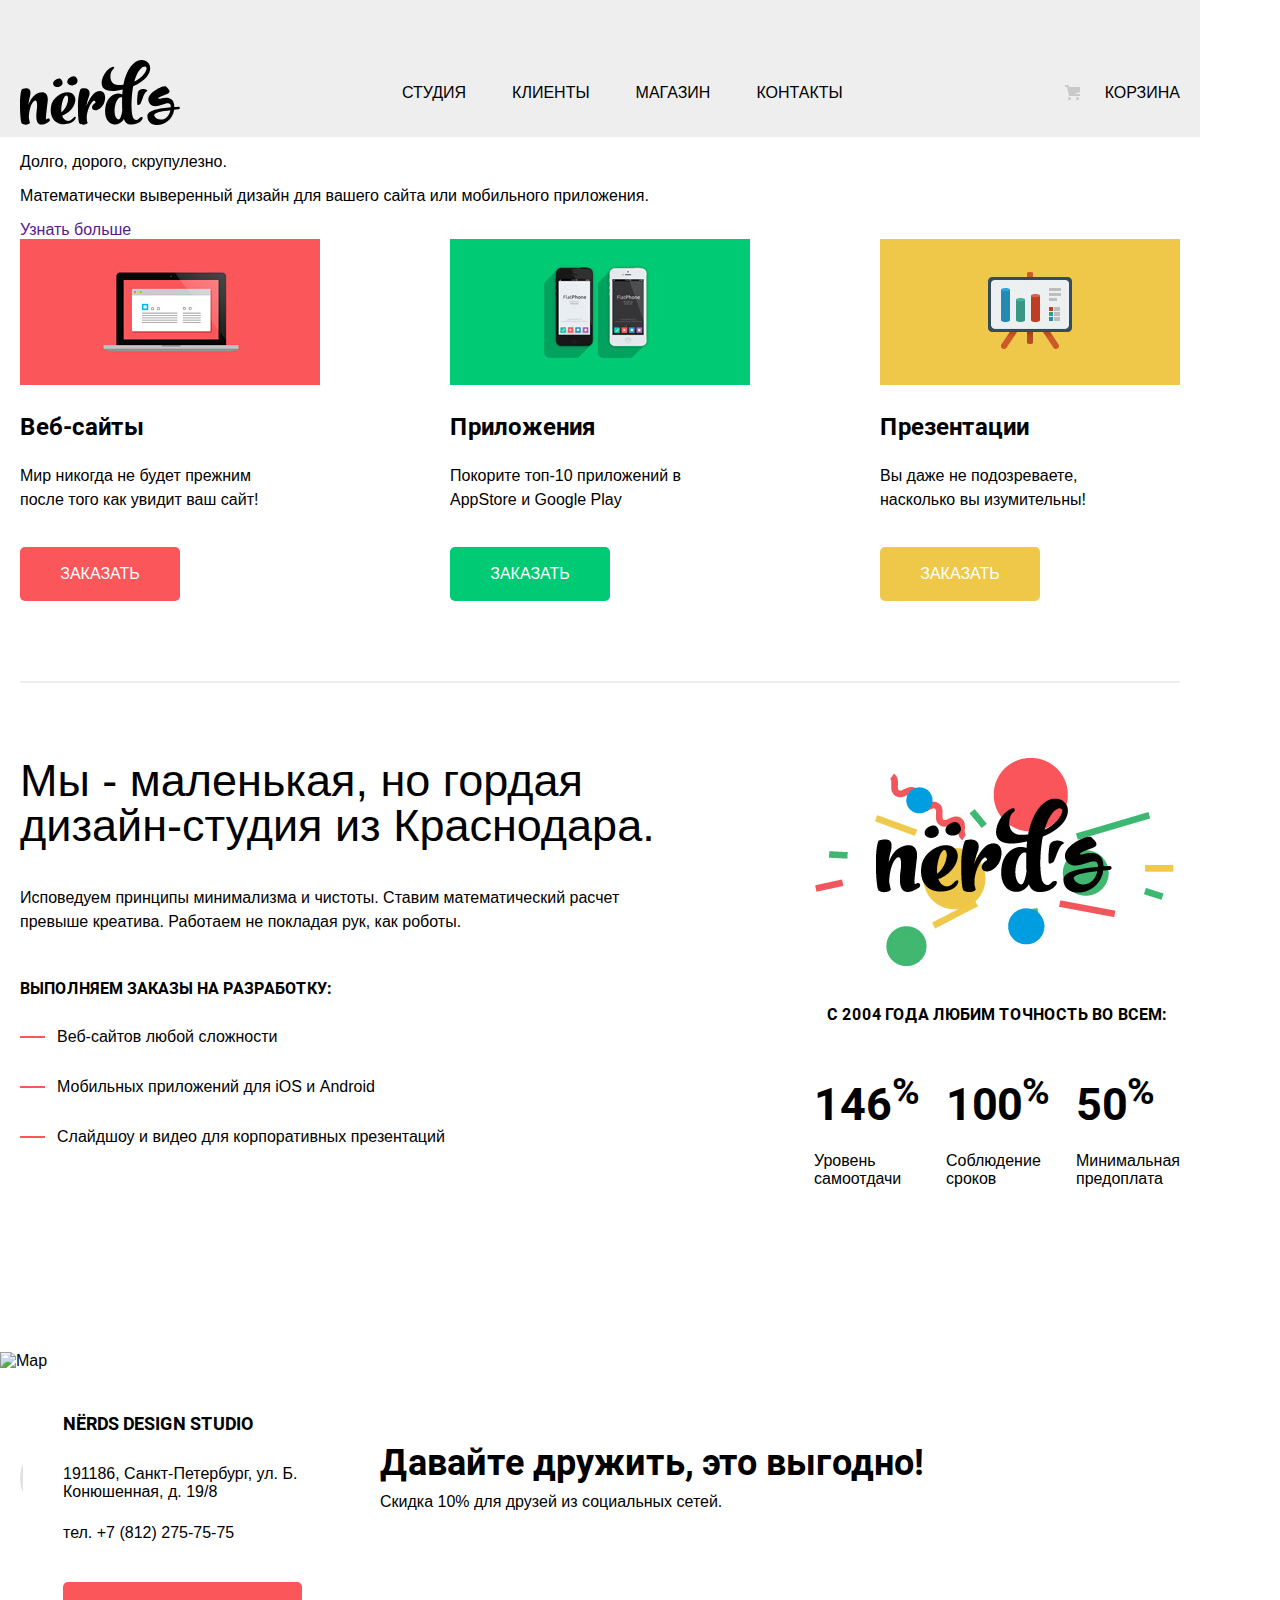
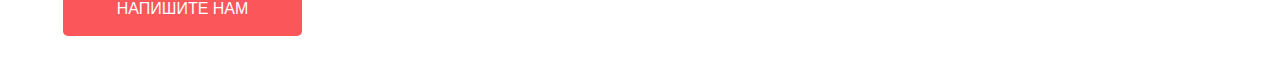
==== commit 94b02230: "Keep adding CSS for Catalog.html" ====
--- a/source/index.html
+++ b/source/index.html
@@ -128,33 +128,35 @@
 			</ul>
 		</section>
 
-		<section class="wrapper about-us">
+		<section class="about">
 			<h2 class="visually-hidden">Почему выбирают именно нас</h2>
 			<div class="about-description">
-				<h2>Мы - маленькая, но гордая дизайн-студия из Краснодара.</h2>
-				<p>Исповедуем принципы минимализма и чистоты. Ставим математический расчет превыше креатива. Работаем не покладая рук, как роботы.</p>
-				<b>Выполняем заказы на разработку:</b>
-				<ul>
+				<p class="about-description-header">Мы - маленькая, но гордая дизайн-студия из Краснодара.<p>
+				<p class="about-description-content">Исповедуем принципы минимализма и чистоты. Ставим математический расчет превыше креатива. Работаем не покладая рук, как роботы.</p>
+				<p class="about-description-listheader">Выполняем заказы на разработку:</p>
+				<ul class="about-description-list">
 					<li>Веб-сайтов любой сложности</li>
 					<li>Мобильных приложений для iOS и Android</li>
 					<li>Слайдшоу и видео для корпоративных презентаций</li>
 				</ul>
 			</div>
 			<div class="about-facts">
-				<img src="#" alt="">
-				<b>с 2004 года Любим точность во всем:</b>
-				<div class="stats">
-					<span>146%</span>
-					<span>Уровень самоотдачи</span>
-				</div>
-				<div class="stats">
-					<span>100%</span>
-					<span>Соблюдение сроков</span>
-				</div>
-				<div class="stats">
-					<span>50%</span>
-					<span>Минимальная предоплата</span>
-				</div>
+				<img src="img/nerds-illustration.png" alt="NERDS логотип" width="360" height="208">
+				<p class="about-facts-statsheader">с 2004 года Любим точность во всем:</p>
+        <div class="about-facts-container">
+          <div class="about-facts-stats">
+            <span class="about-facts-number">146<sup>%</sup></span>
+            <span class="about-facts-small">Уровень самоотдачи</span>
+          </div>
+          <div class="about-facts-stats">
+            <span class="about-facts-number">100<sup>%</sup></span>
+            <span class="about-facts-small">Соблюдение сроков</span>
+          </div>
+          <div class="about-facts-stats">
+            <span class="about-facts-number">50<sup>%</sup></span>
+            <span class="about-facts-small">Минимальная предоплата</span>
+          </div>
+        </div>
 			</div>
 		</section>
 
--- a/source/css/style.css
+++ b/source/css/style.css
@@ -204,6 +204,7 @@
 }
 
 .product-name {
+  margin-top: 0;
   margin-bottom: 25px;
 
   font-size: 24px;
@@ -212,6 +213,7 @@
 }
 
 .product-description {
+  margin-top: 0;
   margin-bottom: 35px;
   padding-right: 40px;
 
@@ -238,16 +240,23 @@
 }
 
 .about {
+  margin-left: 20px;
+  margin-right: 20px;
+  padding-top: 75px;
+
   display: flex;
   flex-direction: row;
-  flex-wrap: wrap;
+
+  border-top: 2px #eeeeee solid;
 }
 
 .about-description {
+  margin-right: 140px;
   flex-direction: column;
 }
 
-.about-description h2 {
+.about-description-header {
+  margin-top: 0;
   margin-bottom: 38px;
 
   font-size: 45px;
@@ -255,7 +264,7 @@
   font-weight: 500;
 }
 
-.about-description p {
+.about-description-content {
   margin-top: 0;
   margin-bottom: 46px;
 
@@ -264,18 +273,99 @@
   font-weight: 400;
 }
 
-.about-description b {
-  font-weight: 16px;
+.about-description-listheader {
+  margin-top: 0;
+  margin-bottom: 32px;
+
+  font-size: 16px;
   line-height: 16px;
   font-weight: 700;
-}
-
-.about-description ul {
+
+  text-transform: uppercase;
+}
+
+.about-description-list {
   margin: 0;
   padding: 0;
 }
+
+.about-description li {
+  position: relative;
+
+  padding-left: 37px;
+  margin-bottom: 32px;
+
+  display: flex;
+  align-items: center;
+}
+
+.about-description li::before {
+  content: "";
+
+  position: absolute;
+  left: 0;
+
+  width: 25px;
+  height: 2px;
+
+  background-color: #fb565a;
+}
+
 .about-facts {
+  display: flex;
   flex-direction: column;
+}
+
+.about-facts img {
+  margin-bottom: 40px;
+}
+
+.about-facts-container {
+  display: flex;
+  flex-direction: row;
+}
+
+.about-facts-stats {
+  margin-right: 25px;
+
+  display: flex;
+  flex-direction: column;
+}
+
+.about-facts-stats:last-child {
+  margin-right: 0;
+}
+
+.about-facts-statsheader {
+  margin-top: 0;
+  margin-bottom: 46px;
+
+  font-size: 16px;
+  line-height: 16px;
+  font-weight: 700;
+
+  text-align: center;
+  text-transform: uppercase;
+}
+
+.about-facts-number {
+  position: relative;
+
+  margin-bottom: 25px;
+
+  font-size: 45px;
+  line-height: 45px;
+  font-weight: 700;
+}
+
+.about-facts-number sup {
+  top: -10px;
+}
+
+.about-facts-small {
+  font-size: 16px;
+  line-height: 18px;
+  font-weight: 400;
 }
 
 /*CATALOG PAGE*/
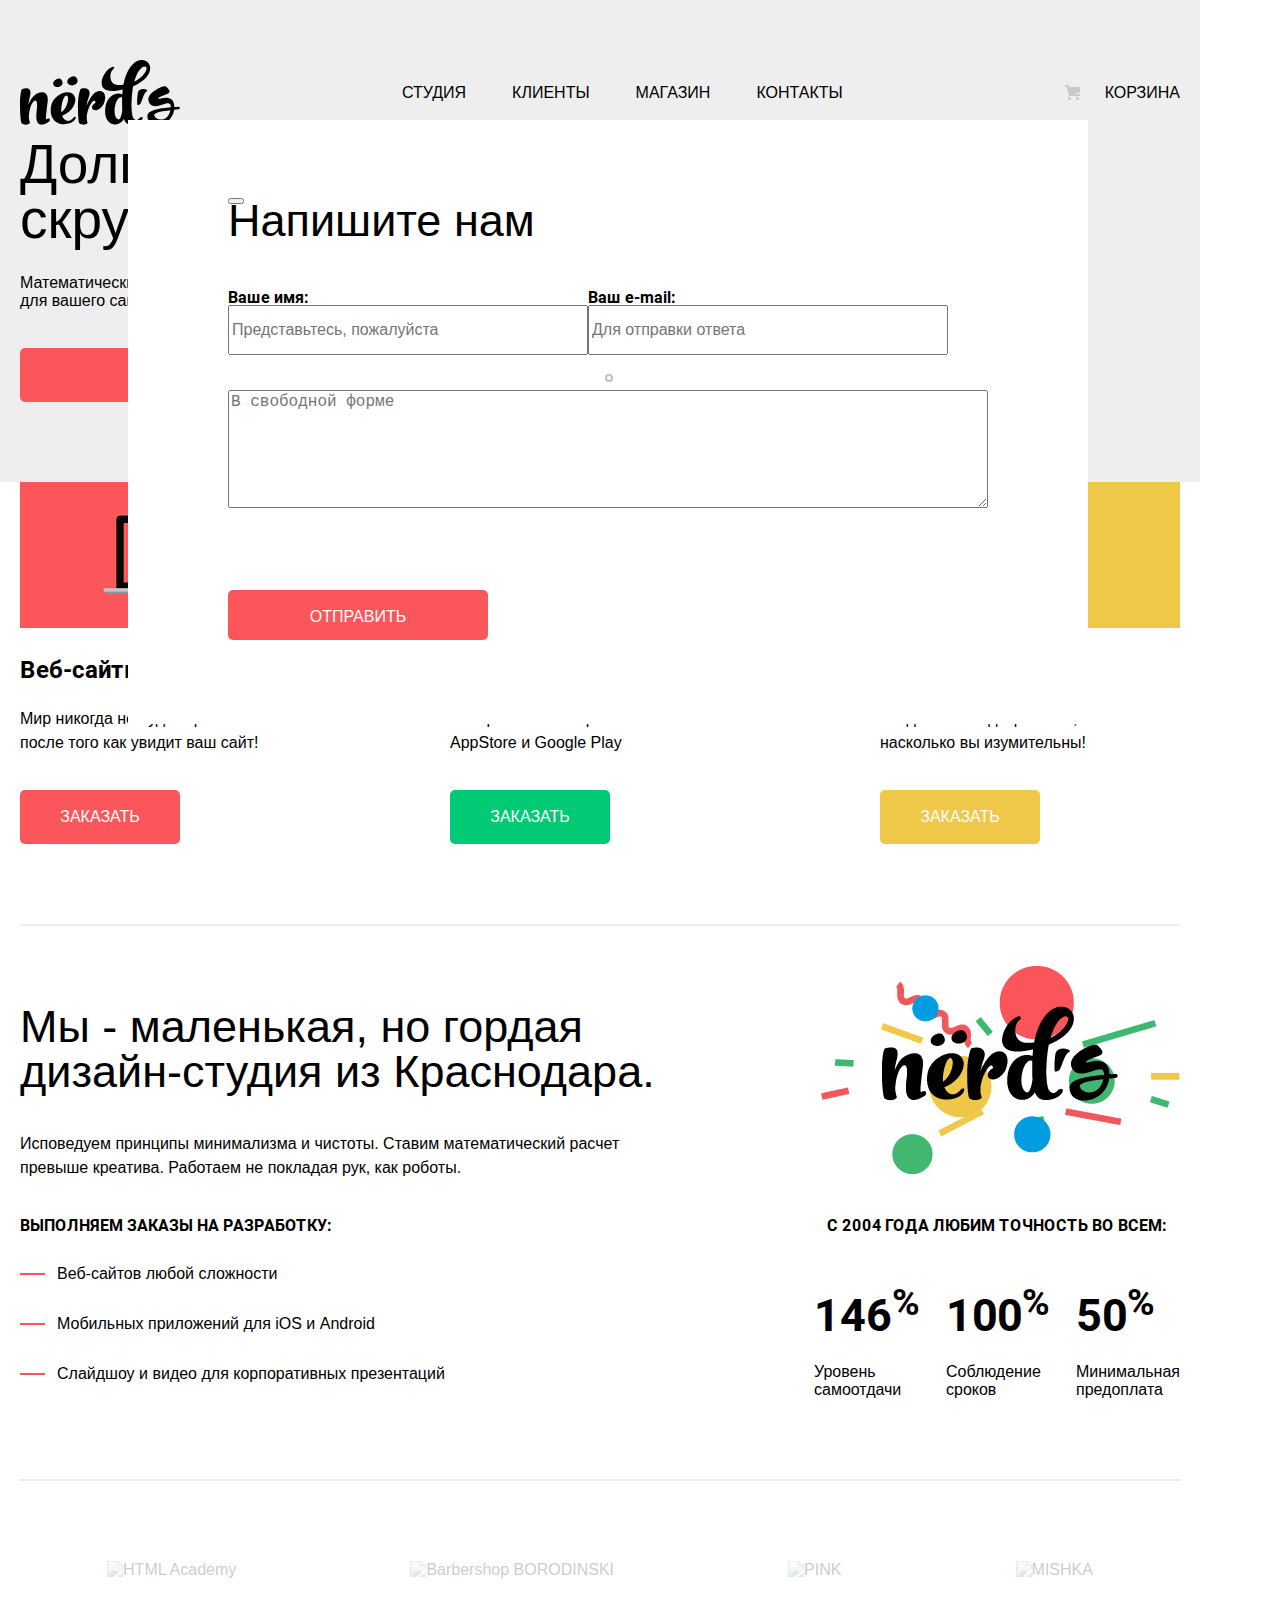
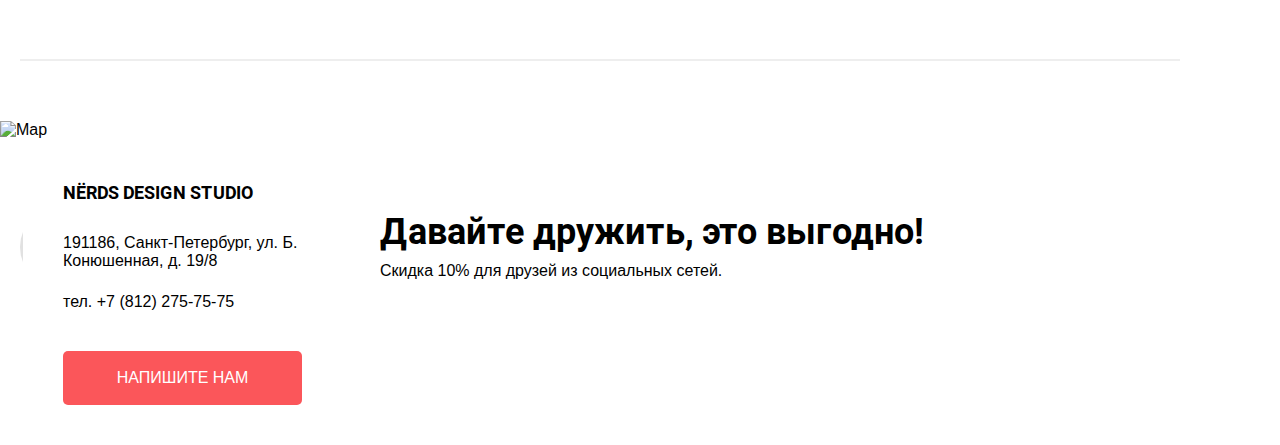
==== commit 6edb3ef6: "Add Modal window HTML&CSS" ====
--- a/source/index.html
+++ b/source/index.html
@@ -90,15 +90,34 @@
 		<h1 class="visually-hidden">Студия дизайна Nerds</h1>
 
     <section class="slider">
-      <div class="wrapper slider-content">
-  			<h2 class="visually-hidden">Наши преимущества</h2>
-  			<p class="motto">Долго, дорого, скрупулезно.</p>
-  			<p class="motto-description">Математически выверенный дизайн для вашего сайта или мобильного приложения.</p>
-  			<a class="button" href="">Узнать больше</a>
+      <div class="wrapper slider-container">
+        <h2 class="visually-hidden">Преимущества</h2>
+        <div class="slider-controls">
+          <i class="active"></i>
+          <i></i>
+          <i></i>
+        </div>
+        <ul class="slider-list">
+          <li class="slider-item">
+            <h3>Долго, долго,<br> скрупулёзно.</h3>
+            <p>Математически выверенный дизайн<br> для вашего сайта или мобильного приложения.</p>
+            <a href="#" class="basic-btn slider-item-btn">Узнать больше</a>
+          </li>
+          <li class="slider-item">
+            <h3>Любим математику как никто другой</h3>
+            <p>Никакого креатива, только математические формулы для расчета идеальных пропорций.</p>
+            <a href="#" class="basic-btn slider-item-btn">Узнать больше</a>
+          </li>
+          <li class="slider-item">
+            <h3>Только ночь,<br> только хардкор</h3>
+            <p>Работать днем, как все? Мы против этого.<br> Ближе к полуночи работа только начинается.</p>
+            <a href="#" class="basic-btn slider-item-btn">Узнать больше</a>
+          </li>
+        </ul>
       </div>
     </section>
 
-		<section class="wrapper products">
+		<section class="products">
 			<h2 class="visually-hidden">Наши услуги</h2>
 			<ul class="products-list">
 				<li class="products-item">
@@ -130,43 +149,50 @@
 
 		<section class="about">
 			<h2 class="visually-hidden">Почему выбирают именно нас</h2>
-			<div class="about-description">
-				<p class="about-description-header">Мы - маленькая, но гордая дизайн-студия из Краснодара.<p>
-				<p class="about-description-content">Исповедуем принципы минимализма и чистоты. Ставим математический расчет превыше креатива. Работаем не покладая рук, как роботы.</p>
-				<p class="about-description-listheader">Выполняем заказы на разработку:</p>
-				<ul class="about-description-list">
-					<li>Веб-сайтов любой сложности</li>
-					<li>Мобильных приложений для iOS и Android</li>
-					<li>Слайдшоу и видео для корпоративных презентаций</li>
-				</ul>
-			</div>
-			<div class="about-facts">
-				<img src="img/nerds-illustration.png" alt="NERDS логотип" width="360" height="208">
-				<p class="about-facts-statsheader">с 2004 года Любим точность во всем:</p>
-        <div class="about-facts-container">
-          <div class="about-facts-stats">
-            <span class="about-facts-number">146<sup>%</sup></span>
-            <span class="about-facts-small">Уровень самоотдачи</span>
-          </div>
-          <div class="about-facts-stats">
-            <span class="about-facts-number">100<sup>%</sup></span>
-            <span class="about-facts-small">Соблюдение сроков</span>
-          </div>
-          <div class="about-facts-stats">
-            <span class="about-facts-number">50<sup>%</sup></span>
-            <span class="about-facts-small">Минимальная предоплата</span>
+      <div class="about-description">
+  			<div class="about-header">
+  				<p class="about-header-title">Мы - маленькая, но гордая дизайн-студия из Краснодара.<p>
+          <p class="about-header-content">Исповедуем принципы минимализма и чистоты. Ставим математический расчет превыше креатива. Работаем не покладая рук, как роботы.</p>
+        </div>
+        <img src="img/nerds-illustration.png" alt="NERDS логотип" width="360" height="208">
+      </div>
+
+      <div class="about-facts">
+        <div class="about-facts-listcontainer">
+          <p class="about-facts-listheader">Выполняем заказы на разработку:</p>
+          <ul class="about-facts-list">
+            <li>Веб-сайтов любой сложности</li>
+            <li>Мобильных приложений для iOS и Android</li>
+            <li>Слайдшоу и видео для корпоративных презентаций</li>
+          </ul>
+        </div>
+        <div class="about-facts-statscontainer">
+  				<p class="about-facts-statsheader">с 2004 года Любим точность во всем:</p>
+          <div class="about-facts-container">
+            <div class="about-facts-stats">
+              <span class="about-facts-number">146<sup>%</sup></span>
+              <span class="about-facts-small">Уровень</br>самоотдачи</span>
+            </div>
+            <div class="about-facts-stats">
+              <span class="about-facts-number">100<sup>%</sup></span>
+              <span class="about-facts-small">Соблюдение</br>сроков</span>
+            </div>
+            <div class="about-facts-stats">
+              <span class="about-facts-number">50<sup>%</sup></span>
+              <span class="about-facts-small">Минимальная</br>предоплата</span>
+            </div>
           </div>
         </div>
 			</div>
 		</section>
 
-		<section class="clients wrapper">
+		<section class="clients">
 			<h2 class="visually-hidden">Наши клиенты</h2>
 			<ul class="client-list">
-				<li><img src="" alt=""></li>
-				<li><img src="" alt=""></li>
-				<li><img src="" alt=""></li>
-				<li><img src="" alt=""></li>
+				<li><img src="img/logo-1.png" alt="HTML Academy" width="199" height="68"></li>
+				<li><img src="img/logo-2.png" alt="Barbershop BORODINSKI" width="209" height="90"></li>
+				<li><img src="img/logo-3.png" alt="PINK" width="185" height="52"></li>
+				<li><img src="img/logo-4.png" alt="MISHKA" width="173" height="84"></li>
 			</ul>
 		</section>
 	</main>
@@ -205,5 +231,25 @@
       </div>
     </section>
   </footer>
+
+  <section class="modal modal-writeus">
+    <h2 class="modal-header">Напишите нам</h2>
+    <div class="modal-wrapper">
+      <div class="modal-container">
+        <label for="user-name">Ваше имя:</label>
+        <input type="text" id="user-name" placeholder="Представьтесь, пожалуйста">
+      </div>
+      <div class="modal-container">
+        <label for="user-email">Ваш e-mail:</label>
+        <input type="email" id="user-email" placeholder="Для отправки ответа" >
+      </div>
+    </div>
+    <div class="modal-container">
+      <label for="user-feedback"></label>
+      <textarea id="user-feedback" placeholder="В свободной форме"></textarea>
+    </div>
+    <button class="modal-close-btn"></button>
+    <button class="basic-btn modal-submit-btn">Отправить</button>
+  </section>
 </body>
 </html>
--- a/source/css/style.css
+++ b/source/css/style.css
@@ -179,8 +179,141 @@
 }
 
 /*INDEX PAGE*/
+.slider {
+  position: relative;
+
+  padding-bottom: 80px;
+
+  background-color: #eeeeee;
+}
+
+.slider-controls {
+  position: absolute;
+
+  bottom: 95px;
+  left: 50%;
+
+  width: 88px;
+
+  display: flex;
+  justify-content: space-between;
+}
+
+.slider-controls i {
+  position: relative;
+
+  display: inline-flex;
+  justify-content: center;
+  align-items: center;
+
+  width: 18px;
+  height: 18px;
+
+  border-radius: 50%;
+  cursor: pointer;
+}
+
+.slider-controls i::after {
+  content: "";
+
+  position: absolute;
+
+  width: 18px;
+  height: 18px;
+
+  border-radius: 50%;
+  background: #ffffff;
+}
+
+.slider-controls .active::before {
+  content: "";
+
+  position: absolute;
+  z-index: 1;
+
+  width: 8px;
+  height: 8px;
+
+  background-color: inherit;
+  border: 2px solid #c1c1c1;
+  border-radius: 50%;
+}
+
+.slider-list {
+  margin: 0;
+  padding: 0;
+
+  display: flex;
+
+  list-style: none;
+}
+
+.slider-item {
+  display: none;
+}
+
+.slider-item:nth-child(1) {
+  display: flex;
+  flex-direction: column;
+}
+
+.slider-item:nth-child(1) {
+  /*background-image: url("../img/slide1.jpg");*/
+  background-repeat: no-repeat;
+  background-position: 93% 18px;
+}
+
+.slider-item:nth-child(2) {
+  /*background-image: url("../img/slide2.jpg");*/
+  background-repeat: no-repeat;
+  background-position: 100% 0;
+}
+
+.slider-item:nth-child(3) {
+  /*background-image: url("../img/slide3.jpg");*/
+  background-repeat: no-repeat;
+  background-position: 100% 20px;
+}
+
+.slider-item h3 {
+  max-width: 600px;
+  margin: 0;
+  margin-bottom: 27px;
+
+  font-size: 55px;
+  line-height: 55px;
+  font-weight: 500;
+}
+
+.slider-item p {
+  max-width: 430px;
+  margin: 0;
+  margin-bottom: 38px;
+}
+
+.slider-item-btn {
+  background-color: #fb565a;
+  color: #ffffff;
+}
+
+.slider-item-btn:hover,
+.slider-item-btn:focus {
+  background-color: #e74246;
+}
+
+.slider-item-btn:active {
+  color: rgba(255, 255, 255, 0.3);
+
+  background-color: #d7373b;
+  box-shadow: 0 3px rgba(0, 0, 0, 0.1) inset;
+}
+
 .products {
-  margin-bottom: 80px;
+  margin-left: 20px;
+  margin-right: 20px;
+  padding-bottom: 80px;
+
+  border-bottom: 2px #eeeeee solid;
 }
 
 .products-list {
@@ -228,35 +361,76 @@
 }
 
 a.product-btn-website {
-  background-color: #fb565a;
+  background: #fb565a;
+}
+
+a.product-btn-website:hover {
+  background: #e74246;
+}
+
+a.product-btn-website:active {
+  box-shadow: 0 3px 0 0 #c13135 inset;
+
+  background: #d7373b;
+  color: rgba(255,255,255,0.3);
 }
 
 a.product-btn-app {
-  background-color: #00ca74;
+  background: #00ca74;
+}
+
+a.product-btn-app:hover {
+  background: #00bc6c;
+}
+
+a.product-btn-app:active {
+  box-shadow: 0 3px 0 0 #009958 inset;
+
+  background: #00aa62;
+  color: rgba(255,255,255,0.3);
 }
 
 a.product-btn-pres {
-  background-color: #efc84a;
+  background: #efc84a;
+}
+
+a.product-btn-pres:hover {
+  background: #eab534;
+}
+
+a.product-btn-pres:active {
+  box-shadow: 0 3px 0 0 #ce961f inset;
+
+  background: #e5a722;
+  color: rgba(255,255,255,0.3);
 }
 
 .about {
+  margin-top: 40px;
   margin-left: 20px;
   margin-right: 20px;
-  padding-top: 75px;
+  padding-bottom: 80px;
+
+  display: flex;
+  flex-direction: column;
+
+  border-bottom: 2px #eeeeee solid;
+}
+
+.about-description {
+  margin-bottom: 37px;
 
   display: flex;
   flex-direction: row;
-
-  border-top: 2px #eeeeee solid;
-}
-
-.about-description {
-  margin-right: 140px;
-  flex-direction: column;
-}
-
-.about-description-header {
-  margin-top: 0;
+  justify-content: space-between;
+}
+
+.about-description img {
+  margin-left: 140px;
+}
+
+.about-header-title {
+  margin-top: 38px;
   margin-bottom: 38px;
 
   font-size: 45px;
@@ -264,16 +438,26 @@
   font-weight: 500;
 }
 
-.about-description-content {
+.about-header-content {
   margin-top: 0;
-  margin-bottom: 46px;
+  margin-bottom: 0;
 
   font-size: 16px;
   line-height: 24px;
   font-weight: 400;
 }
 
-.about-description-listheader {
+.about-facts {
+  display: flex;
+  flex-direction: row;
+  justify-content: space-between;
+}
+
+.about-facts-listcontainer {
+  flex-direction: column;
+}
+
+.about-facts-listheader {
   margin-top: 0;
   margin-bottom: 32px;
 
@@ -284,12 +468,12 @@
   text-transform: uppercase;
 }
 
-.about-description-list {
+.about-facts-list {
   margin: 0;
   padding: 0;
 }
 
-.about-description li {
+.about-facts-list li {
   position: relative;
 
   padding-left: 37px;
@@ -299,7 +483,11 @@
   align-items: center;
 }
 
-.about-description li::before {
+.about-facts-list li:last-child {
+  margin-bottom: 0;
+}
+
+.about-facts-list li::before {
   content: "";
 
   position: absolute;
@@ -309,31 +497,6 @@
   height: 2px;
 
   background-color: #fb565a;
-}
-
-.about-facts {
-  display: flex;
-  flex-direction: column;
-}
-
-.about-facts img {
-  margin-bottom: 40px;
-}
-
-.about-facts-container {
-  display: flex;
-  flex-direction: row;
-}
-
-.about-facts-stats {
-  margin-right: 25px;
-
-  display: flex;
-  flex-direction: column;
-}
-
-.about-facts-stats:last-child {
-  margin-right: 0;
 }
 
 .about-facts-statsheader {
@@ -348,6 +511,23 @@
   text-transform: uppercase;
 }
 
+.about-facts-container {
+  display: flex;
+  flex-direction: row;
+}
+
+.about-facts-stats {
+  margin-right: 25px;
+
+  display: flex;
+  flex-direction: column;
+}
+
+.about-facts-stats:last-child {
+  margin-right: 0;
+}
+
+
 .about-facts-number {
   position: relative;
 
@@ -366,6 +546,41 @@
   font-size: 16px;
   line-height: 18px;
   font-weight: 400;
+}
+
+.clients {
+  margin-left: 20px;
+  margin-right: 20px;
+
+  display: flex;
+
+  height: 180px;
+  border-bottom: 2px #eeeeee solid;
+}
+
+.client-list {
+  margin: 0;
+  padding: 0;
+
+  display: flex;
+  flex-direction: row;
+  flex-wrap: wrap;
+  justify-content: space-around;
+  align-items: center;
+
+  flex-grow: 1;
+}
+
+.client-list img {
+  opacity: 0.2;
+}
+
+.client-list img:hover {
+  opacity: 1;
+}
+
+.client-list img:active {
+  opacity: 0.1;
 }
 
 /*CATALOG PAGE*/
@@ -397,7 +612,7 @@
   font-weight: 500;
 }
 
-/*ФИЛЬТР СТРАНИЦЫ CATALOG*/
+/*ФИЛЬТР СТРАНИЦЫ CATALOG
 /*СОРТИРОВКА*/
 .sort-filter {
   margin-left: 20px;
@@ -1040,3 +1255,95 @@
   font-size: 16px;
   line-height: 22px;
 }
+
+/*МОДАЛЬНОЕ ОКНО "ОБРАТНАЯ СВЯЗЬ"*/
+.modal {
+  position: fixed;
+
+  padding-top: 78px;
+  padding-bottom: 84px;
+  padding-left: 100px;
+  padding-right: 100px;
+
+  min-width: 960px;
+  min-height: 590px;
+
+  display: flex;
+  flex-direction: column;
+  font-style: 'Roboto', 'Arial', sans-serif;
+
+  background-color: white;
+}
+
+.modal-writeus {
+  top: 120px;
+  left: 10%;
+}
+
+.modal label {
+  font-size: 16px;
+  line-height: 16px;
+  font-weight: 700;
+
+  color: black;
+}
+
+.modal input,
+.modal textarea {
+  font-size: 16px;
+  line-height: 18px;
+  font-weight: 400;
+}
+
+.modal input {
+  width: 360px;
+  height: 50px;
+}
+
+.modal textarea {
+  margin-bottom: 47px;
+
+  flex-grow: 1;
+
+  width: 100%;
+  height: 118px;
+}
+
+.modal-header {
+  margin-top: 0;
+  margin-bottom: 46px;
+
+  width: 100%;
+
+  font-size: 45px;
+  line-height: 45px;
+  font-weight: 500;
+}
+
+.modal-wrapper {
+  display: flex;
+  flex-direction: row;
+}
+
+.modal-container {
+  margin-bottom: 35px;
+
+  display: flex;
+  flex-direction: column;
+}
+
+.modal-close-btn {
+  position: absolute;
+
+
+}
+
+.modal-submit-btn {
+  width: 260px;
+  height: 50px;
+
+  color: #ffffff;
+  background: #fb565a;
+}
+
+
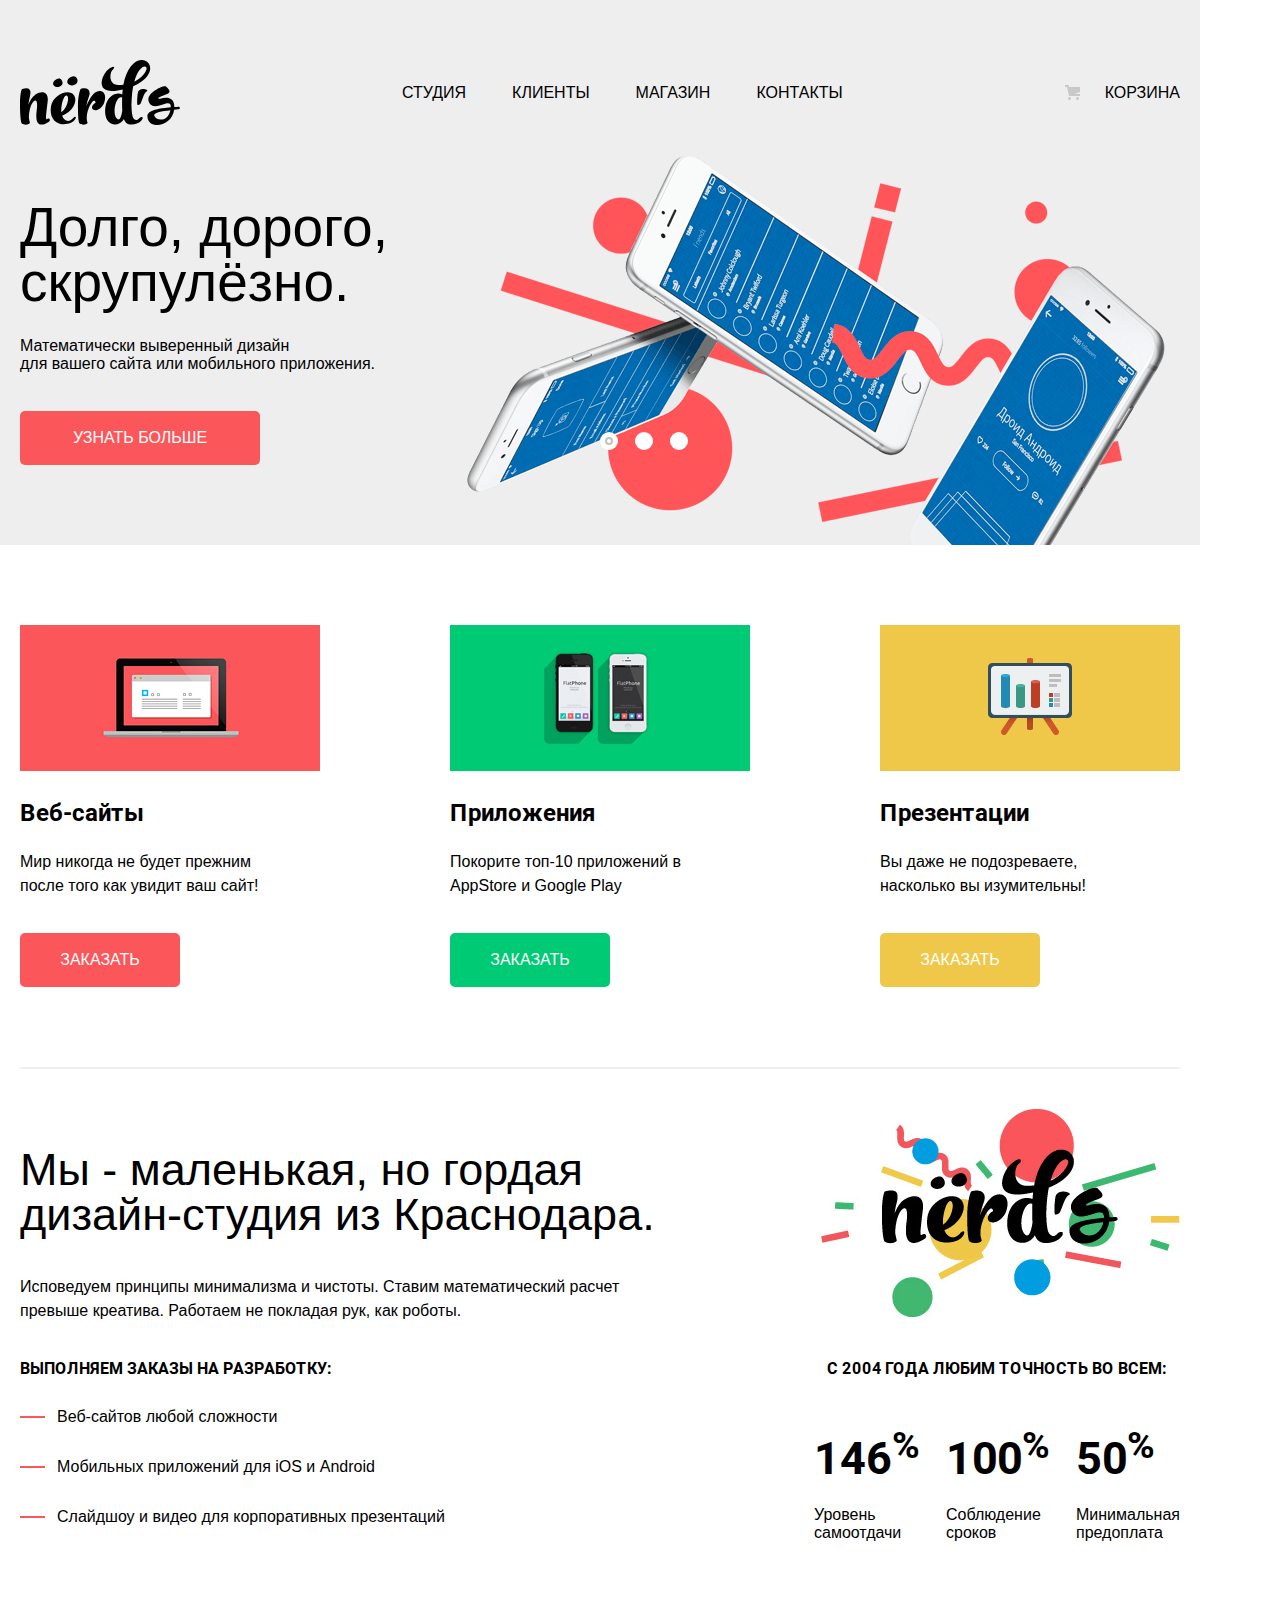
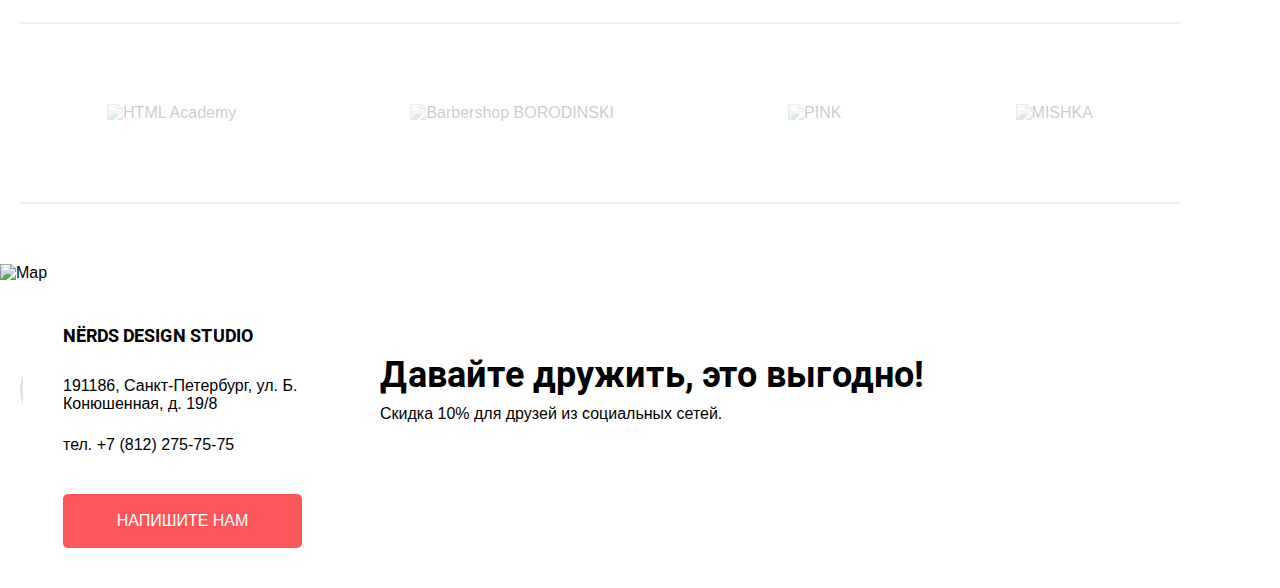
==== commit 868be9fa: "Project done. Except for JS" ====
--- a/source/index.html
+++ b/source/index.html
@@ -93,13 +93,13 @@
       <div class="wrapper slider-container">
         <h2 class="visually-hidden">Преимущества</h2>
         <div class="slider-controls">
-          <i class="active"></i>
-          <i></i>
-          <i></i>
+          <i class="slider-btn1 active"></i>
+          <i class="slider-btn2"></i>
+          <i class="slider-btn3"></i>
         </div>
         <ul class="slider-list">
           <li class="slider-item">
-            <h3>Долго, долго,<br> скрупулёзно.</h3>
+            <h3>Долго, дорого,<br> скрупулёзно.</h3>
             <p>Математически выверенный дизайн<br> для вашего сайта или мобильного приложения.</p>
             <a href="#" class="basic-btn slider-item-btn">Узнать больше</a>
           </li>
@@ -231,25 +231,26 @@
       </div>
     </section>
   </footer>
-
-  <section class="modal modal-writeus">
+  <section class="modal modal-writeus modal-show">
     <h2 class="modal-header">Напишите нам</h2>
-    <div class="modal-wrapper">
-      <div class="modal-container">
-        <label for="user-name">Ваше имя:</label>
-        <input type="text" id="user-name" placeholder="Представьтесь, пожалуйста">
-      </div>
-      <div class="modal-container">
-        <label for="user-email">Ваш e-mail:</label>
-        <input type="email" id="user-email" placeholder="Для отправки ответа" >
-      </div>
-    </div>
-    <div class="modal-container">
-      <label for="user-feedback"></label>
-      <textarea id="user-feedback" placeholder="В свободной форме"></textarea>
-    </div>
-    <button class="modal-close-btn"></button>
-    <button class="basic-btn modal-submit-btn">Отправить</button>
+    <form action="echo.htmlacademy.ru" method="get">
+      <div class="modal-wrapper">
+        <div class="modal-container">
+          <label for="user-name">Ваше имя:</label>
+          <input type="text" id="user-name" placeholder="Представьтесь, пожалуйста">
+        </div>
+        <div class="modal-container">
+          <label for="user-email">Ваш e-mail:</label>
+          <input type="email" id="user-email" placeholder="Для отправки ответа" >
+        </div>
+      </div>
+      <div class="modal-container-textarea">
+        <label for="user-feedback">Текст письма</label>
+        <textarea id="user-feedback" placeholder="В свободной форме"></textarea>
+      </div>
+      <button class="modal-close-btn" type="button">Закрыть</button>
+      <button class="basic-btn modal-submit-btn" type="button">Отправить</button>
+    </form>
   </section>
 </body>
 </html>
--- a/source/css/style.css
+++ b/source/css/style.css
@@ -87,17 +87,20 @@
 
 /*HEADER*/
 .main-header {
+  margin-bottom: 0;
+  padding-top: 48px;
+
   display: flex;
   flex-direction: row;
-  padding-top: 48px;
+
   background-color: #eeeeee;
-  margin-bottom: 0;
 }
 
 .main-navigation {
   display: flex;
   flex-direction: row;
   justify-content: space-between;
+
   list-style: none;
   align-items: center;
 }
@@ -105,6 +108,7 @@
 .main-navigation a {
   padding-top: 12px;
   padding-bottom: 12px;
+
   position: relative;
   display: inline-flex;
   align-items: center;
@@ -126,10 +130,11 @@
 /*КНОПКИ НАВИГАЦИИ*/
 .site-navigation,
 .user-navigation {
-  display: flex;
-  flex-direction: row;
   margin: 0;
   padding: 0;
+
+  display: flex;
+  flex-direction: row;
 }
 
 .site-navigation li,
@@ -182,9 +187,14 @@
 .slider {
   position: relative;
 
+  margin-bottom: 80px;
+  padding-top: 63px;
   padding-bottom: 80px;
 
   background-color: #eeeeee;
+  background-image: url("../img/slide1.png");
+  background-repeat: no-repeat;
+  background-position: 93% 18px;
 }
 
 .slider-controls {
@@ -258,19 +268,22 @@
 }
 
 .slider-item:nth-child(1) {
-  /*background-image: url("../img/slide1.jpg");*/
+  max-width: 380px;
+  /*background-image: url("../img/slide1.png");*/
   background-repeat: no-repeat;
   background-position: 93% 18px;
 }
 
 .slider-item:nth-child(2) {
-  /*background-image: url("../img/slide2.jpg");*/
+  max-width: 520px;
+  /*background-image: url("../img/slide2.png");*/
   background-repeat: no-repeat;
   background-position: 100% 0;
 }
 
 .slider-item:nth-child(3) {
-  /*background-image: url("../img/slide3.jpg");*/
+  max-width: 412px;
+  /*background-image: url("../img/slide3.png");*/
   background-repeat: no-repeat;
   background-position: 100% 20px;
 }
@@ -292,6 +305,7 @@
 }
 
 .slider-item-btn {
+  width: 240px;
   background-color: #fb565a;
   color: #ffffff;
 }
@@ -1132,6 +1146,7 @@
 
   font-family: 'Roboto', 'Arial', sans-serif;
   background-color: #ffffff;
+
 }
 
 .contacts-name {
@@ -1257,6 +1272,11 @@
 }
 
 /*МОДАЛЬНОЕ ОКНО "ОБРАТНАЯ СВЯЗЬ"*/
+.modal-show {
+  display: flex;
+  visibility: hidden;
+}
+
 .modal {
   position: fixed;
 
@@ -1265,19 +1285,28 @@
   padding-left: 100px;
   padding-right: 100px;
 
-  min-width: 960px;
-  min-height: 590px;
+  width: 960px;
+  max-width: 100%;
+  height: 590px;
+  max-height: 100%;
 
   display: flex;
   flex-direction: column;
   font-style: 'Roboto', 'Arial', sans-serif;
 
   background-color: white;
+  box-shadow: 0 30px 50px rgba(0, 0, 0, 0.5);
+  z-index: 100;
 }
 
 .modal-writeus {
-  top: 120px;
-  left: 10%;
+  top: 50%;
+  left: 50%;
+  transform: translate(-50%, -50%);
+}
+
+.modal form {
+  position: relative;
 }
 
 .modal label {
@@ -1290,9 +1319,16 @@
 
 .modal input,
 .modal textarea {
+  padding-left: 15px;
+  padding-right: 15px;
+
   font-size: 16px;
   line-height: 18px;
   font-weight: 400;
+
+  border: 2px solid #d7dcde;
+  border-radius: 2px;
+  outline: 0;
 }
 
 .modal input {
@@ -1301,12 +1337,13 @@
 }
 
 .modal textarea {
-  margin-bottom: 47px;
-
-  flex-grow: 1;
+  padding-top: 12px;
+  padding-bottom: 12px;
 
   width: 100%;
   height: 118px;
+
+  resize: none;
 }
 
 .modal-header {
@@ -1332,10 +1369,57 @@
   flex-direction: column;
 }
 
+.modal-container:first-child {
+  margin-right: 40px
+}
+
+.modal-container-textarea {
+  margin-bottom: 47px;
+
+  display: flex;
+  flex-direction: column;
+}
+
 .modal-close-btn {
   position: absolute;
-
-
+  top: -85.5px;
+  right: 0;
+
+  display: flex;
+  justify-content: center;
+  align-items: center;
+
+  width: 21px;
+  height: 21px;
+
+  font-size: 0;
+
+  background-color: inherit;
+  border: none;
+
+  cursor: pointer;
+}
+
+.modal-close-btn::before,
+.modal-close-btn::after {
+  content: "";
+
+  position: absolute;
+
+  width: 23px;
+  height: 4px;
+
+  background-color: #fb565a;
+
+  opacity: 1;
+}
+
+.modal-close-btn::before {
+  transform: rotate(45deg);
+}
+
+.modal-close-btn::after {
+  transform: rotate(-45deg);
 }
 
 .modal-submit-btn {
@@ -1346,4 +1430,15 @@
   background: #fb565a;
 }
 
-
+.modal-submit-btn:hover,
+.modal-submit-btn:focus {
+  background-color: #e74246;
+  outline: 0;
+}
+
+.modal-submit-btn:active {
+  color: rgba(255, 255, 255, 0.3);
+
+  background-color: #d7373b;
+  box-shadow: 0 3px rgba(0, 0, 0, 0.1) inset;
+}
